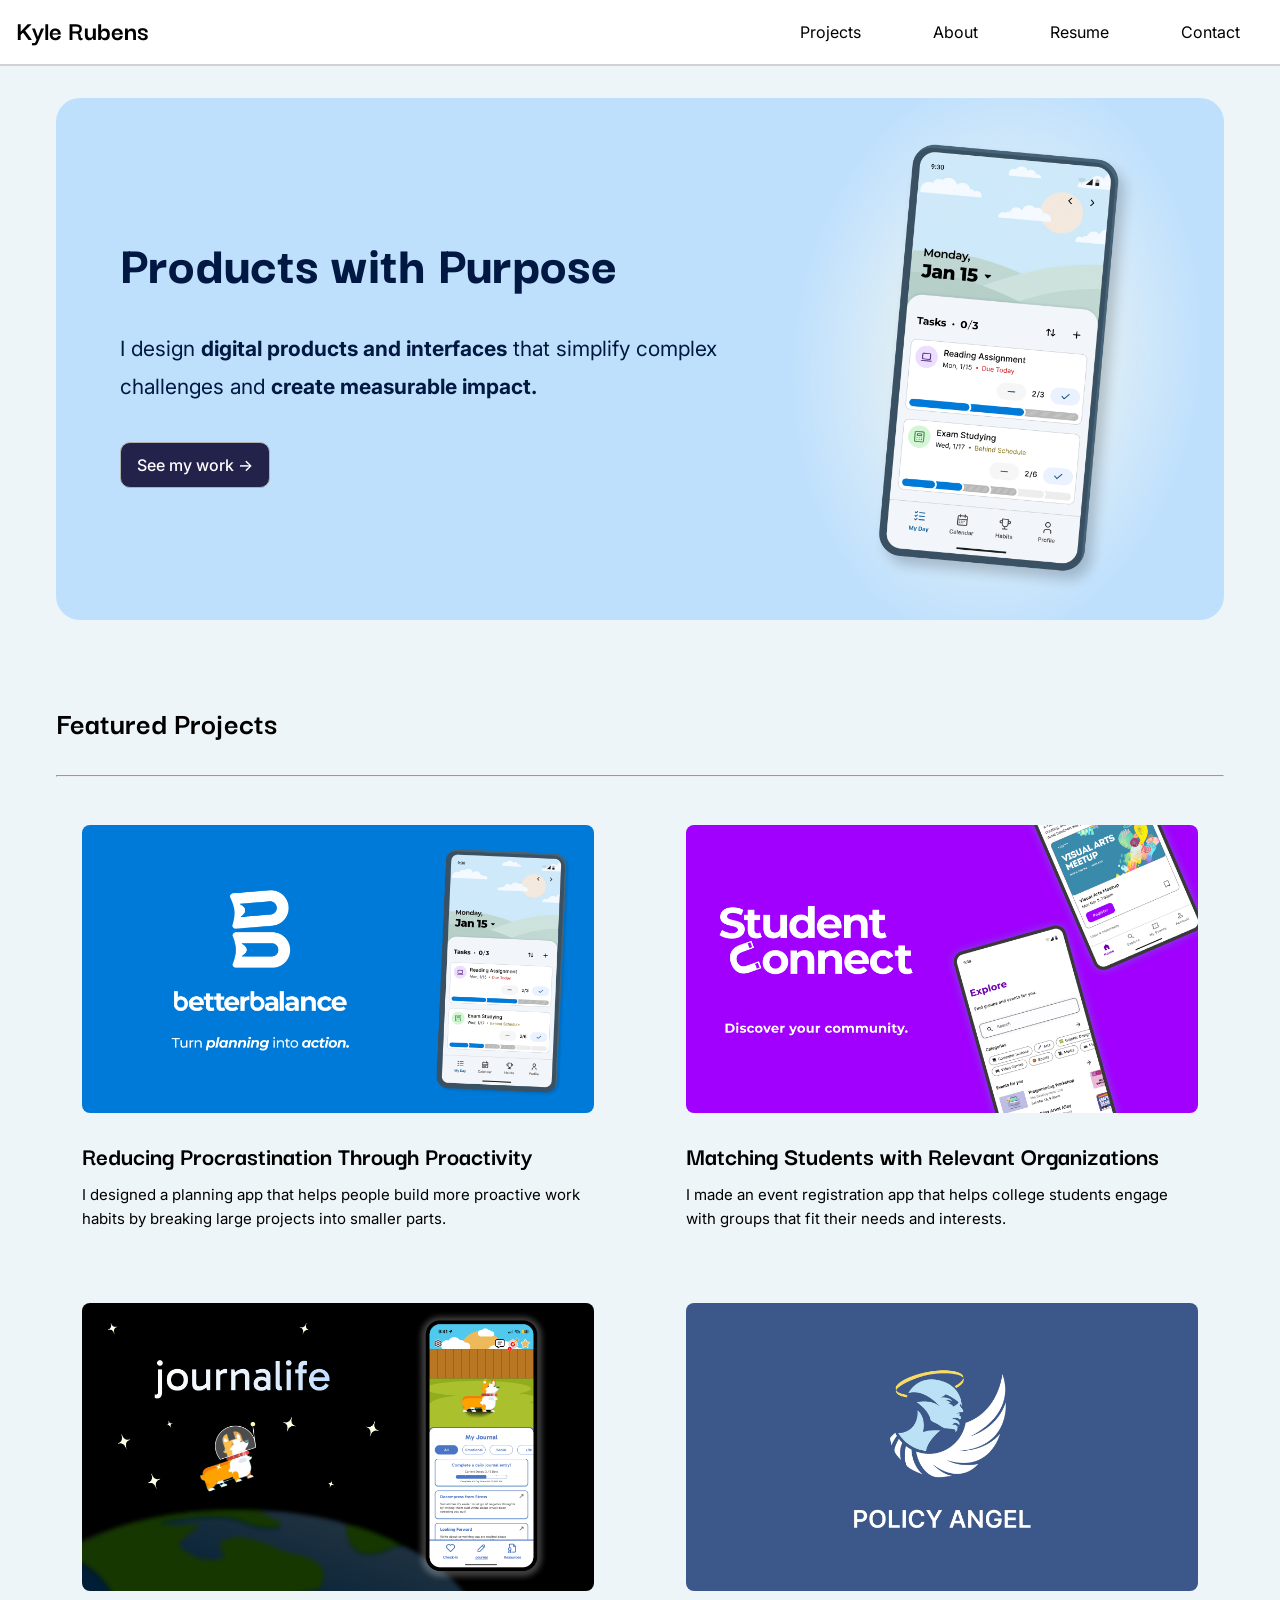
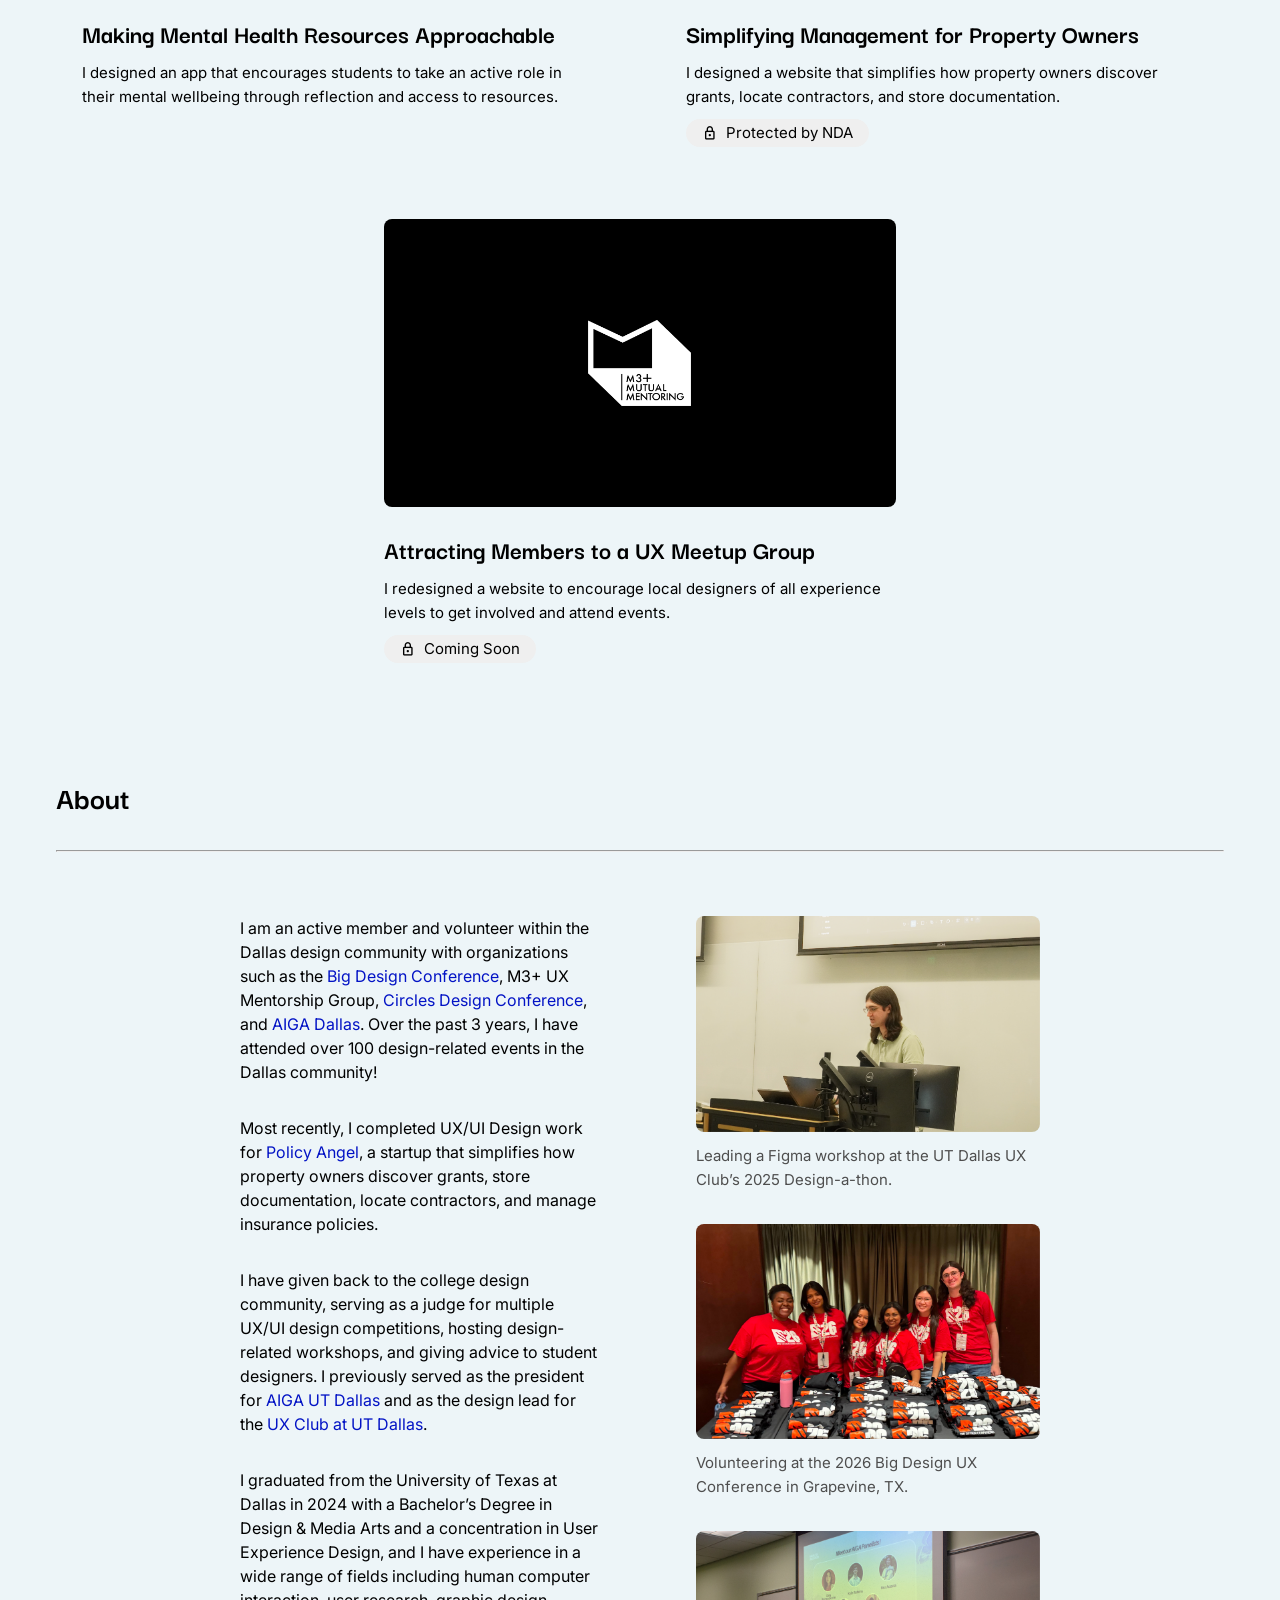
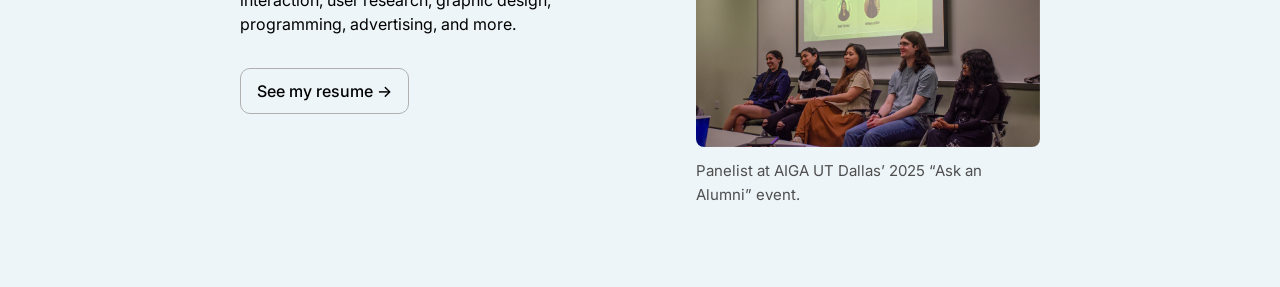
==== index.html @ 5fe30057 "Add files via upload" ====
<!DOCTYPE html>
<head>
    <meta charset="UTF-8">
    <meta name="viewport" content="width=device-width, initial-scale=1.0">
    <title>Kyle Rubens | UX Portfolio</title>
    <link rel="stylesheet" href="styles.css">
    <link rel="icon" type"image/x-icon" href="images/Favicon.png">

    <!-- Add Darker Grotesque and Inter Font, Material Icons -->
    <link rel="preconnect" href="https://fonts.googleapis.com">
    <link rel="preconnect" href="https://fonts.gstatic.com" crossorigin>
    <link href="https://fonts.googleapis.com/css2?family=Darker+Grotesque:wght@300..900&display=swap" rel="stylesheet">
    <link href="https://fonts.googleapis.com/css2?family=Inter:ital,opsz,wght@0,14..32,100..900;1,14..32,100..900&display=swap" rel="stylesheet">
    <link rel="stylesheet" href="https://fonts.googleapis.com/css2?family=Material+Symbols+Rounded:opsz,wght,FILL,GRAD@20..48,100..700,0..1,-50..200" />
    <!-- FontAwesome Icons -->
    <link rel="stylesheet" href="https://cdnjs.cloudflare.com/ajax/libs/font-awesome/4.7.0/css/font-awesome.min.css">

    <!-- Preview for Linkedin and other sites -->
    <meta property='og:title' content='Kyle Rubens Portfolio'/>
    <meta property='og:image' content='kylerubens.github.io/images/Thumbnail.png'/>
    <meta property='og:description' content='I design digital products and interfaces that simplify complex challenges and create measurable impact.'/>
</head>
<body>
    <nav class="navbar" id="navbar-id">
            <div class="logo">
                <a href="index.html#">Kyle Rubens</a>
            </div>

            <a class="toggle-button" id="hamburger">
                <span class="bar"></span>
                <span class="bar"></span>
                <span class="bar"></span>
            </a>

            <ul class="nav-links" id="nav-menu">
                <li><a id="projects-button" href="index.html#project-list">Projects</a></li>
                <li><a id="about-button" href="index.html#about">About</a></li>
                <li><a href="resume.html">Resume</a></li>
                <li><a href="contact.html">Contact</a></li>
            </ul>
    </nav>
    <div class="outer-container">
        <main class="main-index">
            <div id="hero-text">
                <h1 class="main-title">Products with Purpose</h1>
                <p class="main-subtitle">I design <b>digital products and interfaces</b> that simplify complex challenges and <b>create measurable impact.</b></p>
                <a href="index.html#project-list" class="button-hero">See my work -></a>
            </div>
            <!-- <img id="hero-image" src="images/HeroGraphic.png" alt="Graphic of a phone displaying a screenshot of a planning app, BetterBalance."> -->
            <div id="hero-image-div">
                <a href="index.html#project-list">
                <img id="hero-image" src="images/HeroGraphic.png" alt="Graphic of a phone displaying a screenshot of a planning app, BetterBalance.">
                </a>
            </div>
        </main>
        <section id="project-list">
            <h2>Featured Projects</h2>
            <hr>
            <ul class="project-card-container">
            <li class="card-project"><a href="creating-planning-app.html">
                <img src="images/BetterBalanceCover.png" alt="Cover image for BetterBalance planning app" width="100%">
                <div class="card-project__label">
                    <h3>Reducing Procrastination Through Proactivity</h3>
                    <p>I designed a planning app that helps people build more proactive work habits by breaking large projects into smaller parts.</p>
                </div>
            </a></li>
            <li class="card-project"><a href="designing-app-exploring-organizations.html">
                <img src="images/StudentConnectCover.png" alt="Cover image for Student Connect app">
                <div class="card-project__label">
                    <h3>Matching Students with Relevant Organizations</h3>
                    <p>I made an event registration app that helps college students engage with groups that fit their needs and interests.</p>
                </div>
            </a></li>
            <li class="card-project"><a href="making-mental-health-resources-approachable.html">
                <img src="images/JournalifeCover.png" alt="Cover image for Journalife app">
                <div class="card-project__label">
                    <h3>Making Mental Health Resources Approachable</h3>
                    <p>I designed an app that encourages students to take an active role in their mental wellbeing through reflection and access to resources.</p>
                </div>
            </a></li>
            <li class="card-project"><a href="simplifying-management-property-owners.html">
                <img src="images/PolicyAngelCover.png" alt="Cover image with Policy Angel logo">
                <div class="card-project__label">
                    <h3>Simplifying Management for Property Owners</h3>
                    <p>I designed a website that simplifies how property owners discover grants, locate contractors, and store documentation.</p>
                    <p class="badge"><span class="material-symbols-rounded">lock</span> Protected by NDA</p>
                </div>
            </a></li>
            <li class="card-project"><a href="attracting-members-to-ux-meetup-group.html">
                <img src="images/M3Cover.png" alt="Cover image with M3+ logo">
                <div class="card-project__label">
                    <h3>Attracting Members to a UX Meetup Group</h3>
                    <p>I redesigned a website to encourage local designers of all experience levels to get involved and attend events.</p>
                    <p class="badge"><span class="material-symbols-rounded">lock</span> Coming Soon</p>
                </div>
            </a></li>
            </ul>
        </section>
        <section id="about">
            <h2>About</h2>
            <hr>
            <div id="bio-container">
                <div id="bio-text">
                    <p>
                        I am an active member and volunteer within the Dallas design community with organizations such as the <a href="https://bigdesignevents.com/">Big Design Conference</a>, M3+ UX Mentorship Group, <a href="https://circlesconference.com/">Circles Design Conference</a>, and <a href="https://dallas.aiga.org/">AIGA Dallas</a>. Over the past 3 years, I have attended over 100 design-related events in the Dallas community!
                    </p>
                    <p>
                        Most recently, I completed UX/UI Design work for <a href="https://www.mypolicyangel.com/">Policy Angel</a>, a startup that simplifies how property owners discover grants, store documentation, locate contractors, and manage insurance policies. 
                    </p>
                    <p>
                        I have given back to the college design community, serving as a judge for multiple UX/UI design competitions, hosting design-related workshops, and giving advice to student designers. I previously served as the president for <a href="https://www.instagram.com/aigautd/?hl=en">AIGA UT Dallas</a> and as the design lead for the <a href="https://www.uxutd.com/">UX Club at UT Dallas</a>.
                    </p>
                    <p>
                        I graduated from the University of Texas at Dallas in 2024 with a Bachelor’s Degree in Design & Media Arts and a concentration in User Experience Design, and I have experience in a wide range of fields including human computer interaction, user research, graphic design, programming, advertising, and more.
                    </p>
                    <a href="resume.html" class="button-regular">See my resume -></a>
                </div>
                <div id="bio-images">
                    <figure>
                        <img src="images/Bio1.png">
                        <figcaption>Leading a Figma workshop at the UT Dallas UX Club’s 2025 Design-a-thon.</figcaption>
                    </figure>
                    <figure>
                        <img src="images/Bio3.png">
                        <figcaption>Volunteering at the 2026 Big Design UX Conference in Grapevine, TX.</figcaption>
                    </figure>
                    <figure>
                        <img src="images/Bio2.png">
                        <figcaption>Panelist at AIGA UT Dallas’ 2025 “Ask an Alumni” event.</figcaption>
                    </figure>
                </div>
            </div>

        <!-- </section>
        <section id="placeholder">
        </section> -->
    </div>
    <script src="script.js"></script>
</body>
---- styles.css ----
/* Css Reset */
*, *::before, *::after {
  box-sizing: border-box;
  margin: 0;
  padding: 0;
}
  
/* Google Fonts */
/* .inter-<uniquifier> {
  font-family: "Inter", sans-serif;
  font-optical-sizing: auto;
  font-weight: <weight>;
  font-style: normal;
} */


/* Preset Attributes for Fonts and Elements */
html {
    scroll-padding-top: 64px;
    scroll-behavior: smooth;
}

/* Remove blue squares for touch screens */
button, a, [role="button"] {
  -webkit-tap-highlight-color: transparent;
  /* Backup */
  /* outline: none;  */
}

/* Removes blue square for touch */
/* button:focus {
  outline: none; 
} */

/* Re-add blue square when using a keyboard */
/* button:focus-visible {
  outline: 2px solid #007bff; 
  outline-offset: 2px;
} */

h1, h2, h3, h4, h5, h6 {
    font-family: "Darker Grotesque", sans-serif;
}

p {
    font-family: "Inter", sans-serif;
    font-size: 15px;
    line-height: 24px;
}

figure {
    display: flex;
    flex-direction: column;
    gap: 12px;
}

figcaption {
    font-family: "Inter", sans-serif;
    font-size: 15px;
    line-height: 24px;
    color: rgb(78, 78, 78);
}

h1 {
    font-size: 56px;
}

h2 {
    font-size: 32px;
    font-weight: 700;
}

h3 {
    font-size: 26px;
}

ul {
    list-style: none;
}

img {
    width: 100%;
    border-radius: 8px;
}

.button-hero {
    display: flex;
    font-family: "Inter", sans-serif;
    font-weight: 500;
    font-size: 16px;
    padding: 12px 16px;
    border-radius: 10px;
    border: 1px solid #b0b0b0;
    text-decoration: none;
    /* color: inherit; */
    text-align: center;
    align-self: flex-start;
    /* color: black; */

    background-color: rgb(34, 34, 75); 
    color: white; 
    z-index: 1;
}

.button-hero:hover {
    background-color: rgb(84, 84, 120);
    transition: all 0.2s ease-in;
}

.button-hero:active {
    background-color: rgb(124, 124, 217);
}

/* Components */
.button-regular {
    display: flex;
    font-family: "Inter", sans-serif;
    font-weight: 500;
    font-size: 16px;
    padding: 12px 16px;
    border-radius: 10px;
    border: 1px solid #b0b0b0;
    text-decoration: none;
    color: inherit;
    text-align: center;
    align-self: flex-start;
    color: black;
}

.button-regular:hover {
    background-color: rgba(0, 6, 83, 0.055);
    transition: all 0.2s ease-in;
}

.button-regular:active {
    background-color: rgba(0, 4, 58, 0.603);
}

/* Nav */ 

.navbar {
    display: flex;
    justify-content: space-between;
    align-items: center;
    padding: 0 64px;
    background-color: white;
    border-color: rgb(209, 209, 209);
    border-style: solid;
    border-width: 0 0 2px 0;
    position: sticky;
    /* height: 64px; */
    top: 0;
    z-index: 1000;
}

.navbar a {
    text-decoration: none;
    color: inherit;
}

.logo {
    font-family: "Darker Grotesque", sans-serif;
    font-size: 28px;
    font-weight: bold;
    padding-bottom: 6px;
    height: 64px;
    display: flex;
    align-items: center;
}

.nav-links {
    display: flex;
    gap: 24px;
    justify-content: center;
    align-items: center;
}

.nav-links a {
    display: block;
    font-family: "Inter", sans-serif;
    font-weight: 400;
    font-size: 16px;
    padding: 12px 24px;
    border-radius: 12px;
}

.nav-links a:hover {
    background-color: rgba(0, 6, 83, 0.055);
    /* font-weight: bold; */
    transition: all 0.2s ease-in;
}

.nav-links a:active {
    background-color: rgba(0, 4, 58, 0.411);
}

.nav-links .primary-nav-button {
    background-color: #4E61B7;
    /* padding: 12px 32px; */
    color: white;
}

.nav-links .primary-nav-button:hover {
    background-color: #404f94;
    transition: all 0.2s ease-in;
}

/* Hide hamburger by default */
.toggle-button {
  display: none;
  flex-direction: column;
  justify-content: space-between;
  width: 52px;
  height: 50px;
  padding: 16px 12px;
  cursor: pointer;
}

.toggle-button .bar {
  height: 2.2px;
  width: 100%;
  background-color: rgb(0, 0, 0);
  border-radius: 40px;
}

/* Body */


body {
    background-color: #edf5f8;
}

.outer-container {
    max-width: 1200px;
    margin: auto;
    padding: 0 16px 0 16px;
}

/* Main */

.main-index {
    display: flex;
    /* flex-wrap: wrap; */
    flex-direction: row;
    gap: 60px;
    margin: 32px 0;
    padding: 16px 64px;
    border-radius: 24px;
    align-items: center;
    justify-content: center;
    background-color: #bfe0fc;
    color: #011842;
    overflow: hidden;
}

.main-contact {
    display: flex;
    flex-direction: column;
    gap: 32px;
    padding: 96px 0 64px 0;
}

.main-title {
    line-height: 64px;
    font-weight: 800;
}

.main-subtitle {
    font-weight: normal;
    font-size: 21px;
    line-height: 38px;
}

#hero-text {
    display: flex;
    flex-direction: column;
    gap: 36px;
    flex: 2 1 0;
    padding: 5% 0 5% 0;
}

#hero-image-div {
    display: flex;
    flex: 1 1 0;
    align-items: center;
    justify-content: center;
    max-width: 340px;
}

#hero-image {
    width: 150%;
    /* max-width: 600px; */
    /* object-fit: contain; */
    margin: -15% -25%;
    transition: all 0.1s ease-in;
}

#hero-image:hover {
    /* width: 158%; */
    transform: rotate(3deg);
}

/* Home - Projects */

section {
    display: flex;
    flex-direction: column;
    gap: 32px;
    padding: 48px 0;
}

.project-card-container {
    display: flex;
    flex-wrap: wrap;
    flex-direction: row;
    gap: 40px;
}

.card-project {
    display: flex;
    flex: 0 0 calc(50% - 40px);
    max-width: 564px;
    margin-left: auto;
    margin-right: auto;
    border-radius: 16px;
}

.card-project a {
    display: flex;
    flex-direction: column;
    gap: 24px;
    height: 100%;
    /* width: 100%; */
    /* border: 1px solid rgb(176, 176, 176);
    box-shadow: 0 2px 10px rgba(0,0,0,0.1);
    border-radius: 8px; */
    padding: 16px;
    text-decoration: none;
    color: inherit;
    border-radius: 16px;
}

.card-project:hover {
    background-color: rgba(0, 17, 43, 0.048);
    box-shadow: 0 2px 10px rgba(0,0,0,0.3);
    transition: all 0.2s ease-in;
}

.card-project:active {
    background-color: rgba(0, 13, 32, 0.452);
}

.card-project__label {
    display: flex;
    flex-direction: column;
    gap: 10px;
}

.badge {
    display: flex;
    align-items: center;
    justify-content: center;
    width: fit-content;
    background-color: rgb(239, 239, 239);
    padding: 2px 16px 2px 12px;
    border-radius: 999px;
    gap: 4px;
    font-size: 15px;
}

.material-symbols-rounded {
  font-variation-settings:
  'FILL' 0,
  'wght' 500,
  'GRAD' 0,
  'opsz' 20;
  transform: scale(.65);
}

/* Home - About Me*/

#bio-container {
    display: flex;
    flex-wrap: wrap;
    gap: 96px;
    max-width: 800px;
    margin: auto;
    padding: 32px 0;
}

#bio-text {
    display: flex;
    flex-direction: column;
    flex: 0 1 360px;
    gap: 32px;
}

#bio-text p {
    font-size: 16px;
}

#bio-images {
    display: flex;
    flex-direction: column;
    flex: 1 1 260px;
    gap: 32px;
}

#bio-text a {
    text-decoration: none;
    /* color: rgb(82, 0, 188); */
}

#bio-text a:link {
    color: #0313c5;
}

/* Keep button from changing color */
#bio-text .button-regular:link {
    color: inherit;
}

#placeholder {
    height: calc(100vh / 2);
}

/* Project & Resume Pages */

.notion-preview {
    position: absolute;
    height: calc(100vh - 64px);
    top: 64px;
}

#resume-preview-id {
    position: absolute;
    height: calc(100vh - 64px);
}

body {
    margin: 0;
}

/* Contact Page */

#contact-containers {
    display: flex;
    flex-wrap: wrap;
    gap: 40px;
    align-items: center;
    justify-content: center;
}

.contact-box {
    display: flex;
    flex-direction: column;
    flex: 0 0 calc((100% - 80px) / 3);
    gap: 8px;
    width: 100%;
    border: 1px solid rgb(176, 176, 176);
    border-radius: 16px;
    padding: 24px 32px;
    box-shadow: 0 2px 10px rgba(0,0,0,0.1);
    max-width: 420px;
    background-color: white;
}

.contact-box:hover {
    box-shadow: 0 2px 10px rgba(0,0,0,0.3);
    transition: all 0.2s ease-in;
}

/* .contact-box a {
    width: fit-content;
} */

.contact-info {
    font-weight: 500;
}

.contact-box h3 {
    display: flex;
    gap: 12px;
    align-items: center;
}

/* Navbar padding adjustment */

@media(max-width: 1320px){
    .navbar {
        padding: 0 16px;
    }
    #contact-containers {
        gap: 32px;
    }
}

@media(max-width: 960px) {
    .card-project {
        flex: 0 0 100%;
    }
    .contact-box {
        flex: 0 0 calc((100% - 40px) / 2);
    }
}

/* Hide buttons on mobile */
@media(max-width: 700px){
    /* show hamburger */
    .toggle-button {
        display: flex;
    }

    /* shrink logo */
    /* .logo {
        font-size: 24px;
    } */
    
    /* hide links by default.*/
    .nav-links {
        display: none;
        width: 100%;
        flex-direction: column;
        gap: 16px;
    }

    .navbar {
        flex-direction: row;
        flex-wrap: wrap;
        gap: 16px;
        align-content: flex-start;
    }

    .navbar li {
        width: 100%;
    }

    .nav-links a {
        padding: 16px 16px;
        width: 100%;
        text-align: center;
    }

    /* .nav-links li {
        text-align: center;
        height: 48px;
    } */

    /* toggled by JS */
    .nav-links.active {
        display: flex;
    }

    .navbar.active {
        height: 100vh;
    }

    /* .resume-preview.active {
        display: none;
    } */

    /* Change home hero to column */
    .main-index {
        flex-direction: column;
        gap: 0px;
        padding: 32px;
    }

    .main-title {
        font-size: 50px;
    }

    #bio-text {
        flex: auto;
    }

    #bio-images {
        max-width: 400px;
        margin: auto;
    }

    .contact-box {
        flex: 0 0 100%;
    }




}
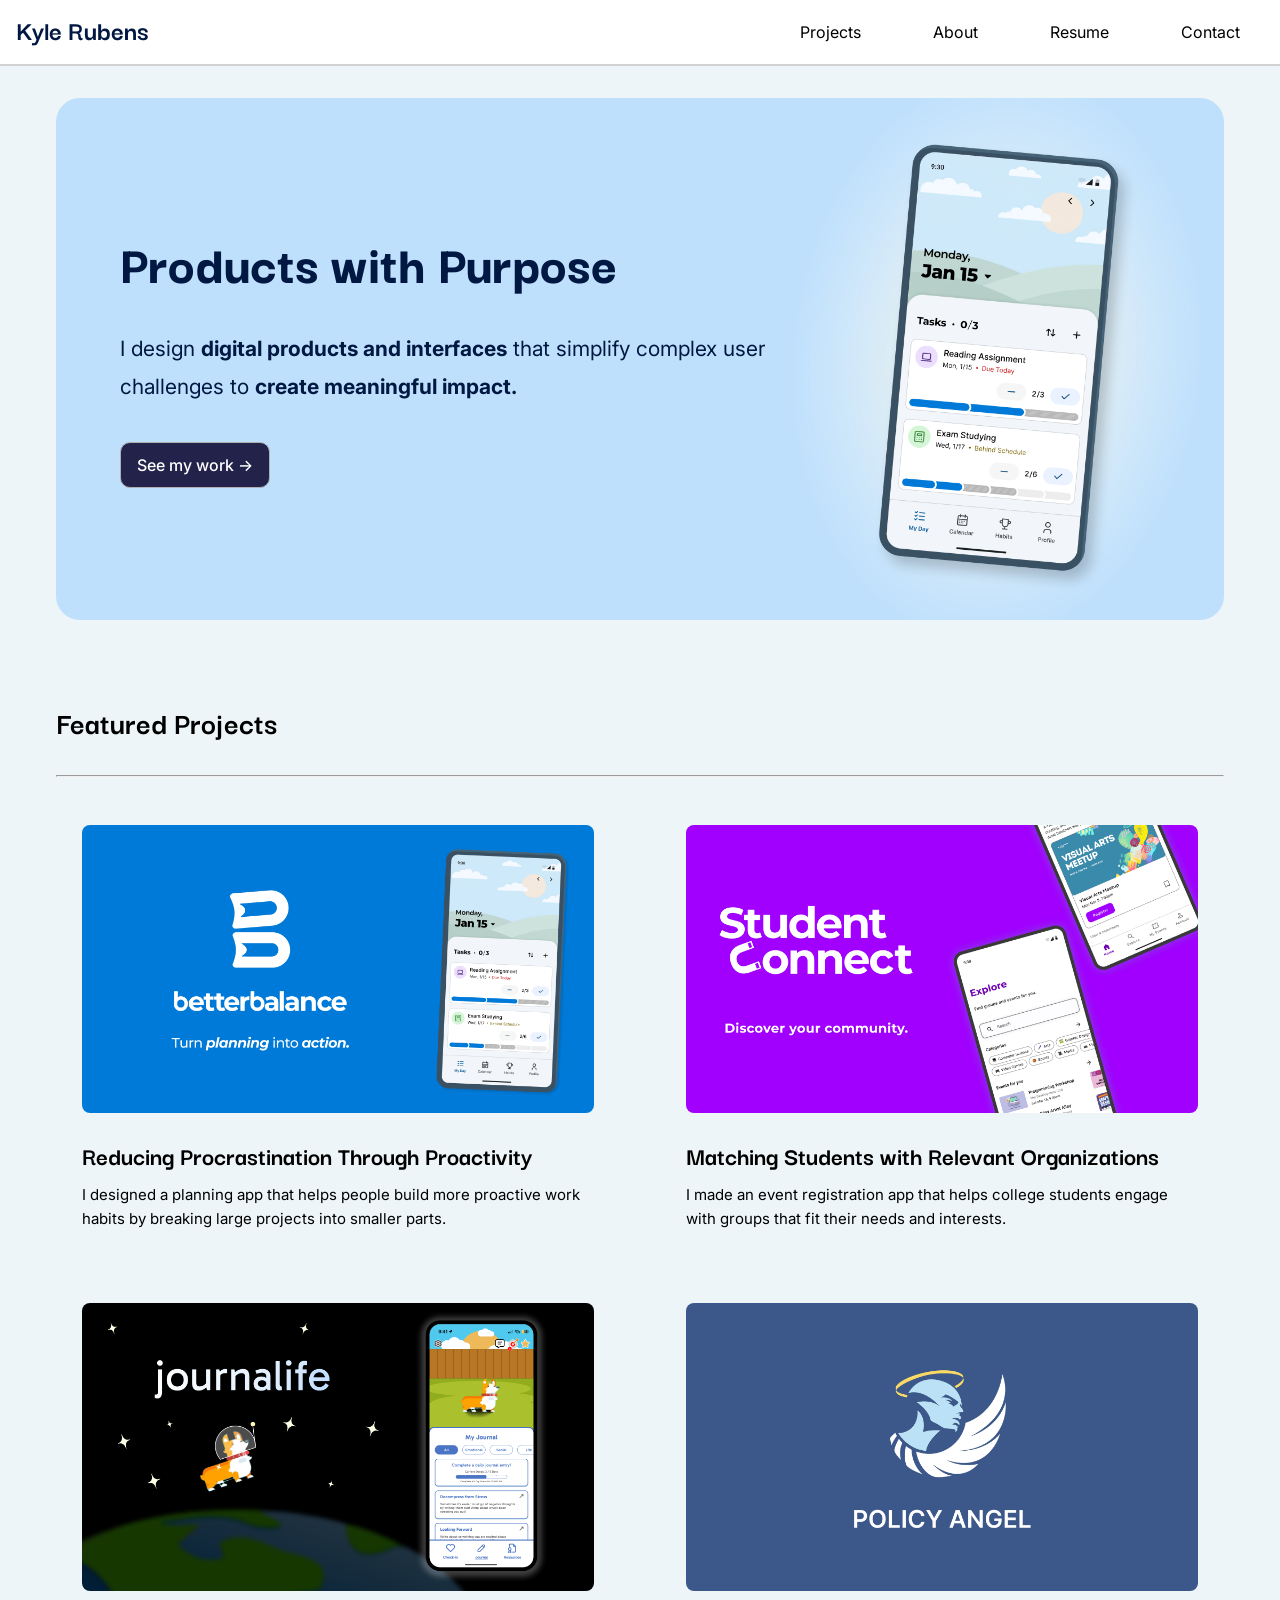
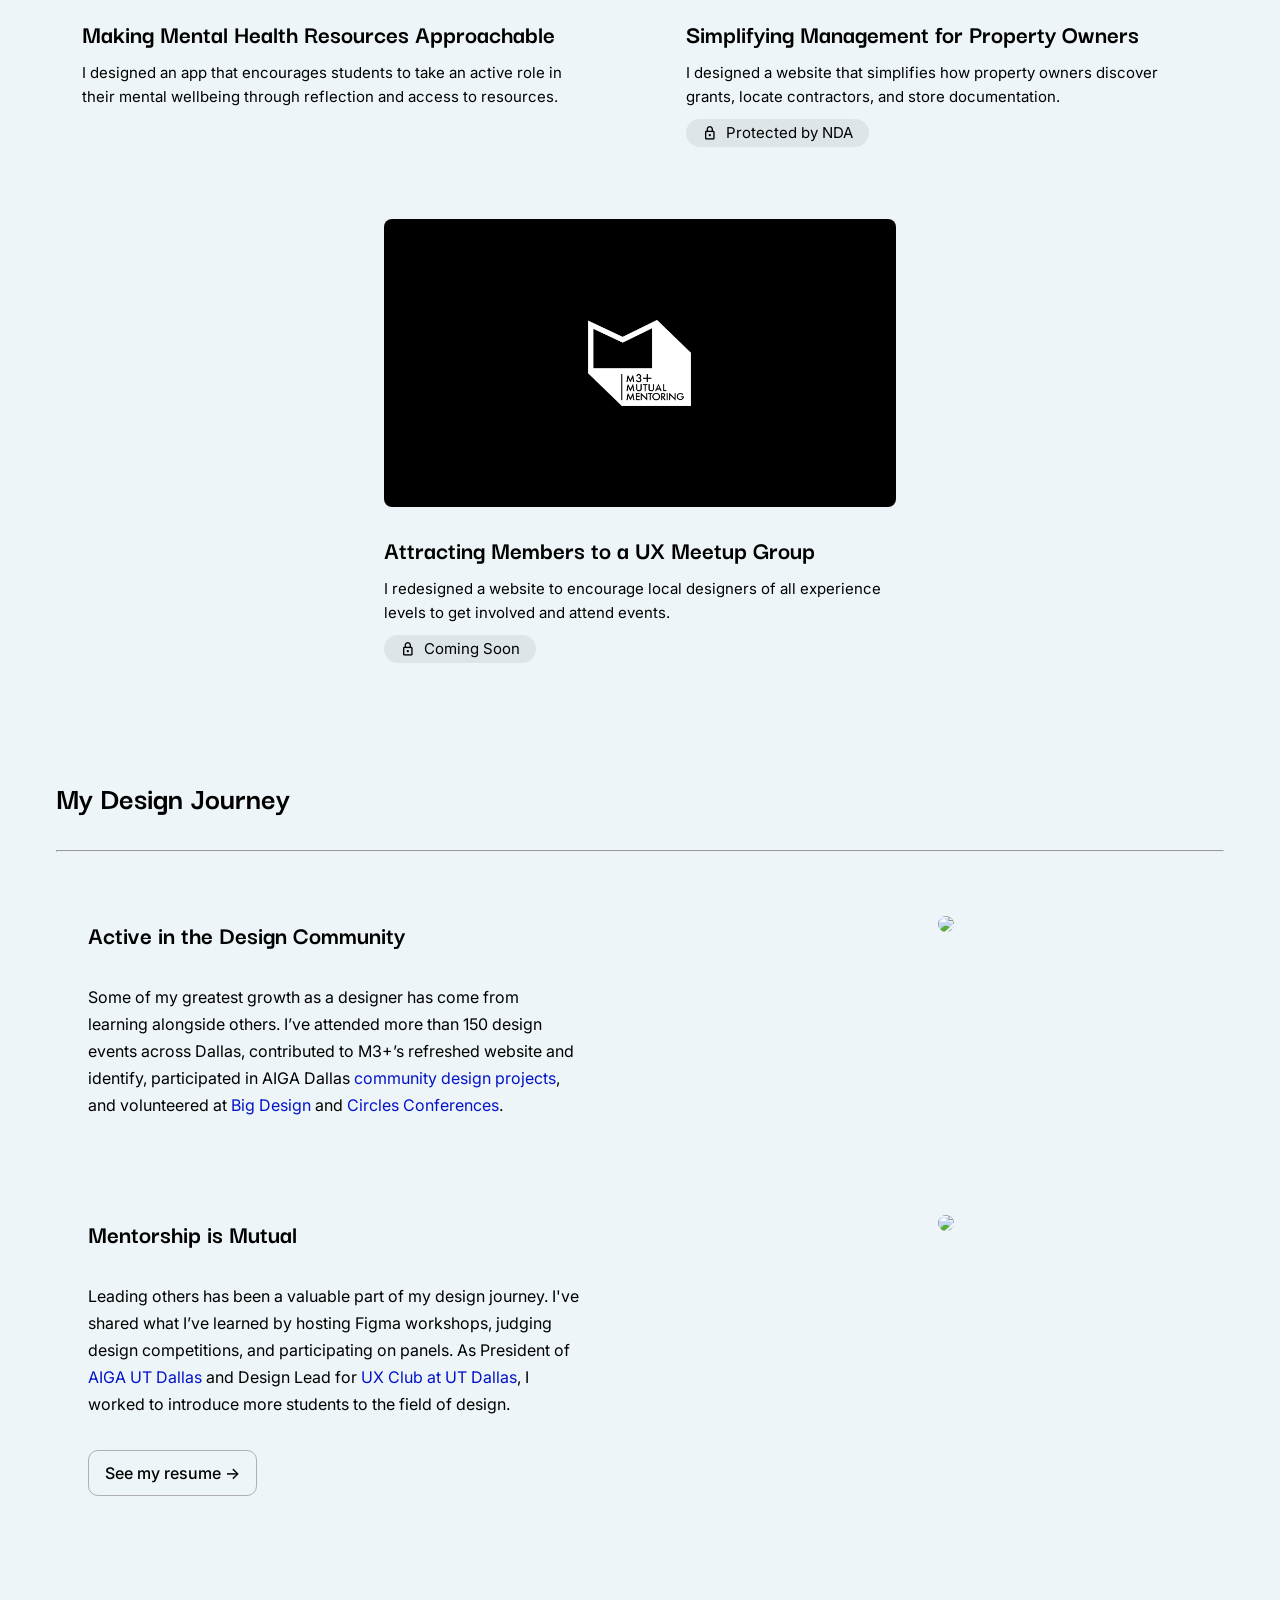
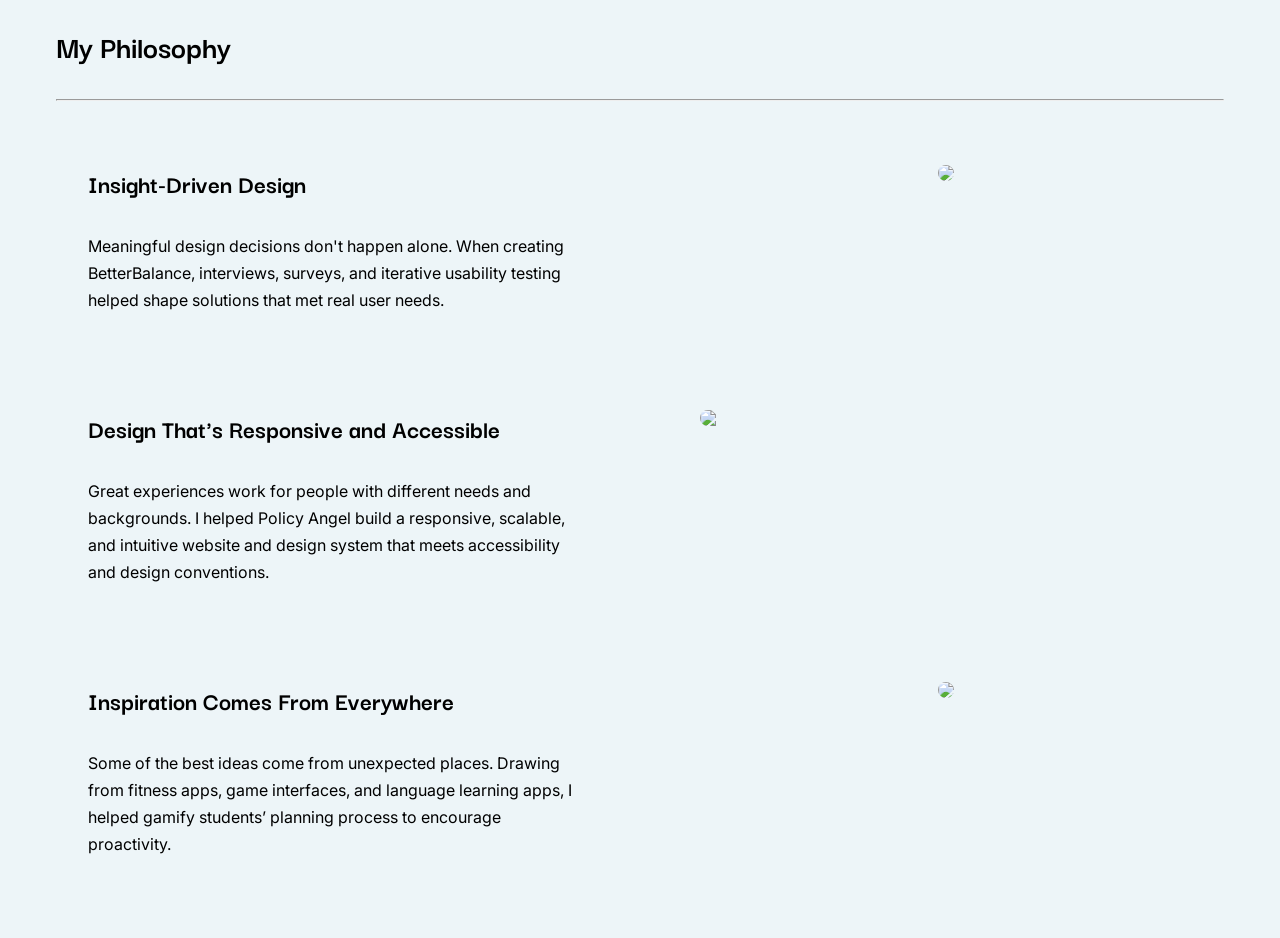
==== commit f4a4addd: "Add files via upload" ====
--- a/index.html
+++ b/index.html
@@ -17,7 +17,7 @@
 
     <!-- Preview for Linkedin and other sites -->
     <meta property='og:title' content='Kyle Rubens Portfolio'/>
-    <meta property='og:image' content='kylerubens.github.io/images/Thumbnail.png'/>
+    <meta property='og:image' content='https://kylerubens.github.io/images/Thumbnail.png'/>
     <meta property='og:description' content='I design digital products and interfaces that simplify complex challenges and create measurable impact.'/>
 </head>
 <body>
@@ -43,7 +43,7 @@
         <main class="main-index">
             <div id="hero-text">
                 <h1 class="main-title">Products with Purpose</h1>
-                <p class="main-subtitle">I design <b>digital products and interfaces</b> that simplify complex challenges and <b>create measurable impact.</b></p>
+                <p class="main-subtitle">I design <b>digital products and interfaces</b> that simplify complex user challenges to <b>create meaningful impact.</b></p>
                 <a href="index.html#project-list" class="button-hero">See my work -></a>
             </div>
             <!-- <img id="hero-image" src="images/HeroGraphic.png" alt="Graphic of a phone displaying a screenshot of a planning app, BetterBalance."> -->
@@ -97,43 +97,84 @@
             </ul>
         </section>
         <section id="about">
-            <h2>About</h2>
+            <h2>My Design Journey</h2>
             <hr>
-            <div id="bio-container">
-                <div id="bio-text">
+            <div class="two-column-container">
+                <div class="two-column-text">
+                    <h3>Active in the Design Community</h3>
                     <p>
-                        I am an active member and volunteer within the Dallas design community with organizations such as the <a href="https://bigdesignevents.com/">Big Design Conference</a>, M3+ UX Mentorship Group, <a href="https://circlesconference.com/">Circles Design Conference</a>, and <a href="https://dallas.aiga.org/">AIGA Dallas</a>. Over the past 3 years, I have attended over 100 design-related events in the Dallas community!
+                        Some of my greatest growth as a designer has come from learning alongside others. I’ve attended more than 150 design events across Dallas, contributed to M3+’s refreshed website and identify, participated in AIGA Dallas <a href="https://www.instagram.com/p/DCzHvwAxTg6/?hl=en&img_index=14">community design projects</a>, and volunteered at <a href="https://bigdesignevents.com/">Big Design</a> and <a href="https://circlesconference.com/">Circles Conferences</a>.
                     </p>
+                </div>
+                <div class="two-column-images">
+                    <figure>
+                        <img src="images/About Me 1 v1.png">
+                    </figure>
+                </div>
+            </div>
+            <div class="two-column-container">
+                <div class="two-column-text">
+                    <h3>
+                        Mentorship is Mutual
+                    </h3>
                     <p>
-                        Most recently, I completed UX/UI Design work for <a href="https://www.mypolicyangel.com/">Policy Angel</a>, a startup that simplifies how property owners discover grants, store documentation, locate contractors, and manage insurance policies. 
-                    </p>
-                    <p>
-                        I have given back to the college design community, serving as a judge for multiple UX/UI design competitions, hosting design-related workshops, and giving advice to student designers. I previously served as the president for <a href="https://www.instagram.com/aigautd/?hl=en">AIGA UT Dallas</a> and as the design lead for the <a href="https://www.uxutd.com/">UX Club at UT Dallas</a>.
-                    </p>
-                    <p>
-                        I graduated from the University of Texas at Dallas in 2024 with a Bachelor’s Degree in Design & Media Arts and a concentration in User Experience Design, and I have experience in a wide range of fields including human computer interaction, user research, graphic design, programming, advertising, and more.
+                        Leading others has been a valuable part of my design journey. I've shared what I’ve learned by hosting Figma workshops, judging design competitions, and participating on panels. As President of <a href="https://www.instagram.com/p/C0xOQoLv5r5/?hl=en&img_index=2">AIGA UT Dallas</a> and Design Lead for <a href="https://www.instagram.com/p/Cwsgj-BLTTq/?hl=en">UX Club at UT Dallas</a>, I worked to introduce more students to the field of design.
                     </p>
                     <a href="resume.html" class="button-regular">See my resume -></a>
                 </div>
-                <div id="bio-images">
+                <div class="two-column-images">
                     <figure>
-                        <img src="images/Bio1.png">
-                        <figcaption>Leading a Figma workshop at the UT Dallas UX Club’s 2025 Design-a-thon.</figcaption>
-                    </figure>
-                    <figure>
-                        <img src="images/Bio3.png">
-                        <figcaption>Volunteering at the 2026 Big Design UX Conference in Grapevine, TX.</figcaption>
-                    </figure>
-                    <figure>
-                        <img src="images/Bio2.png">
-                        <figcaption>Panelist at AIGA UT Dallas’ 2025 “Ask an Alumni” event.</figcaption>
+                        <img src="images/About Me 2 v1.png">
                     </figure>
                 </div>
             </div>
-
-        <!-- </section>
-        <section id="placeholder">
-        </section> -->
+        </section>
+        <section id="philosophy">
+            <h2>My Philosophy</h2>
+            <hr>
+            <div class="two-column-container">
+                <div class="two-column-text">                    
+                    <h3>
+                        Insight-Driven Design
+                    </h3>
+                    <p>
+                        Meaningful design decisions don't happen alone. When creating BetterBalance, interviews, surveys, and iterative usability testing helped shape solutions that met real user needs.
+                    </p>
+                </div>
+                <div class="two-column-images">
+                    <figure>
+                        <img src="images/Values 1 v1.png">
+                    </figure>
+                </div>
+            </div>
+            <div class="two-column-container">
+                <div class="two-column-text">
+                    <h3>
+                        Design That's Responsive and Accessible
+                    </h3>
+                    <p>
+                        Great experiences work for people with different needs and backgrounds. I helped Policy Angel build a responsive, scalable, and intuitive website and design system that meets accessibility and design conventions.
+                    </p>
+                </div>
+                <div class="two-column-images">
+                    <img src ="images/Values 2 v1.png">
+                </div>
+            </div>
+            <div class="two-column-container">
+                <div class="two-column-text">
+                    <h3>
+                        Inspiration Comes From Everywhere
+                    </h3>
+                    <p>
+                        Some of the best ideas come from unexpected places. Drawing from fitness apps, game interfaces, and language learning apps, I helped gamify students’ planning process to encourage proactivity.                    </p>
+                </div>
+                <div class="two-column-images">
+                    <figure>
+                        <img src="images/Values 3 v1.png">
+                    </figure>
+                </div>
+            </div>
+        </section>
     </div>
     <script src="script.js"></script>
 </body>
--- a/styles.css
+++ b/styles.css
@@ -166,6 +166,7 @@
     height: 64px;
     display: flex;
     align-items: center;
+    color: #011842;
 }
 
 .nav-links {
@@ -361,7 +362,7 @@
     align-items: center;
     justify-content: center;
     width: fit-content;
-    background-color: rgb(239, 239, 239);
+    background-color: rgba(0, 0, 0, 0.065);
     padding: 2px 16px 2px 12px;
     border-radius: 999px;
     gap: 4px;
@@ -379,44 +380,51 @@
 
 /* Home - About Me*/
 
-#bio-container {
+.two-column-container {
     display: flex;
     flex-wrap: wrap;
-    gap: 96px;
-    max-width: 800px;
+    gap: 120px;
+    /* max-width: 1000px; */
     margin: auto;
-    padding: 32px 0;
-}
-
-#bio-text {
-    display: flex;
-    flex-direction: column;
-    flex: 0 1 360px;
+    padding: 32px 32px;
+}
+
+.two-column-text {
+    display: flex;
+    flex-direction: column;
+    flex: 1 1 400px;
     gap: 32px;
-}
-
-#bio-text p {
+    justify-content: center;
+}
+
+.two-column-text p {
     font-size: 16px;
-}
-
-#bio-images {
-    display: flex;
-    flex-direction: column;
-    flex: 1 1 260px;
+    line-height: 27px;
+}
+
+.two-column-images {
+    display: flex;
+    flex-direction: column;
+    flex: 1 1 400px;
     gap: 32px;
-}
-
-#bio-text a {
+    align-items: center;
+}
+
+.two-column-images img {
+    max-width: 600px;
+}
+
+.two-column-text a {
     text-decoration: none;
     /* color: rgb(82, 0, 188); */
 }
 
-#bio-text a:link {
+.two-column-text a:link {
     color: #0313c5;
 }
 
 /* Keep button from changing color */
-#bio-text .button-regular:link {
+.two-column-text .button-regular:link {
     color: inherit;
 }
 
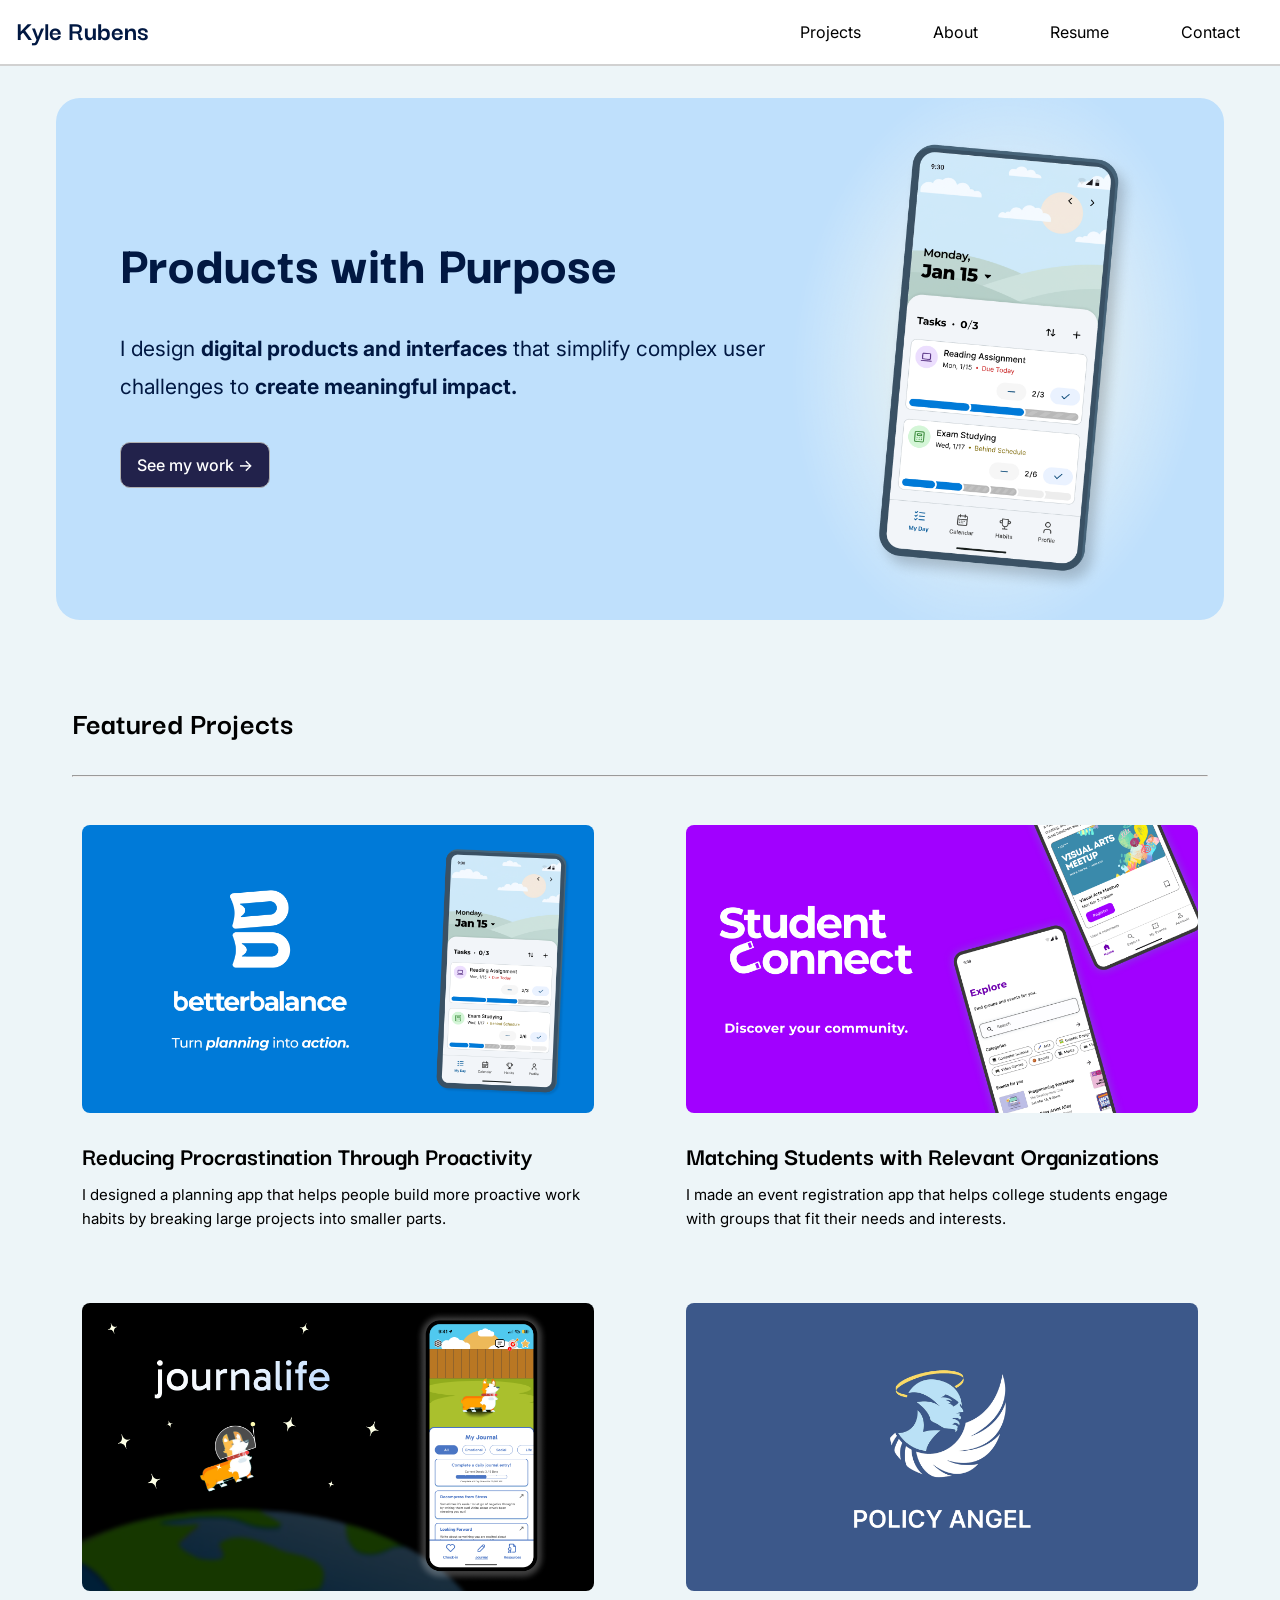
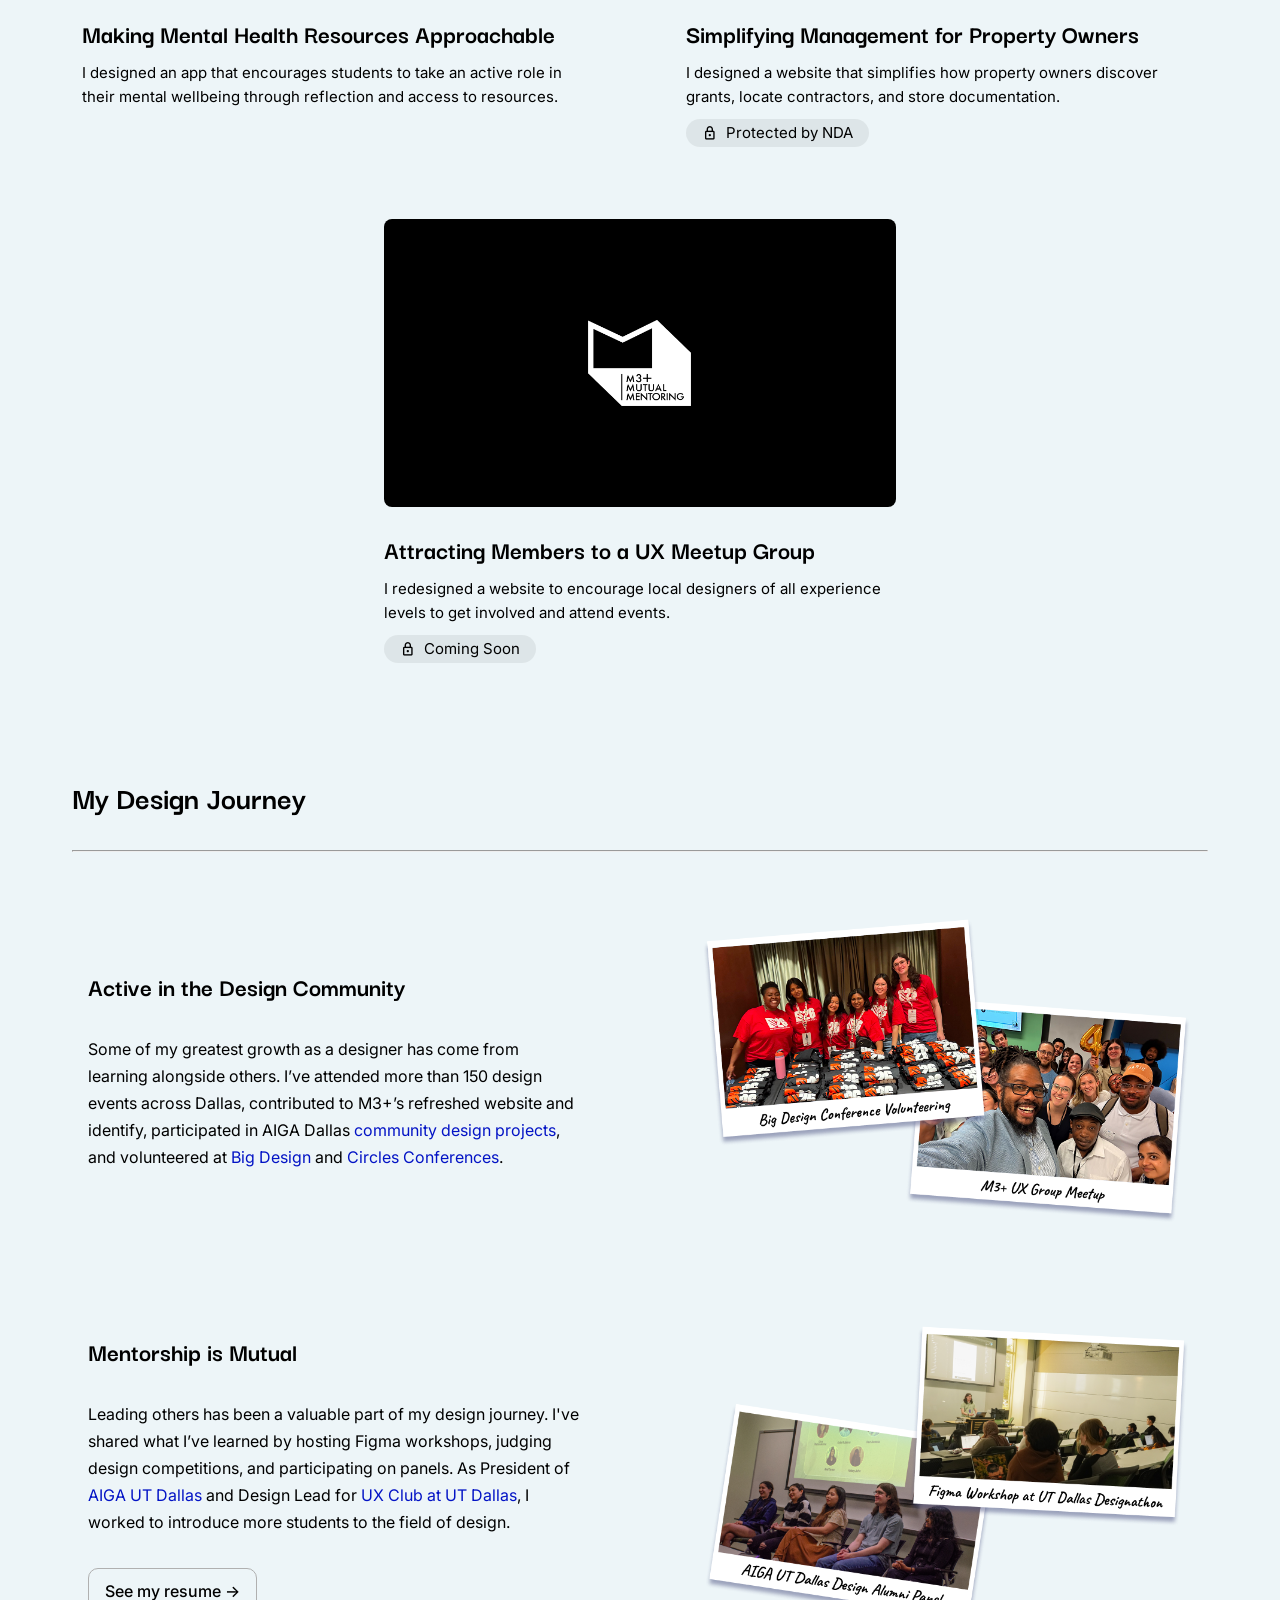
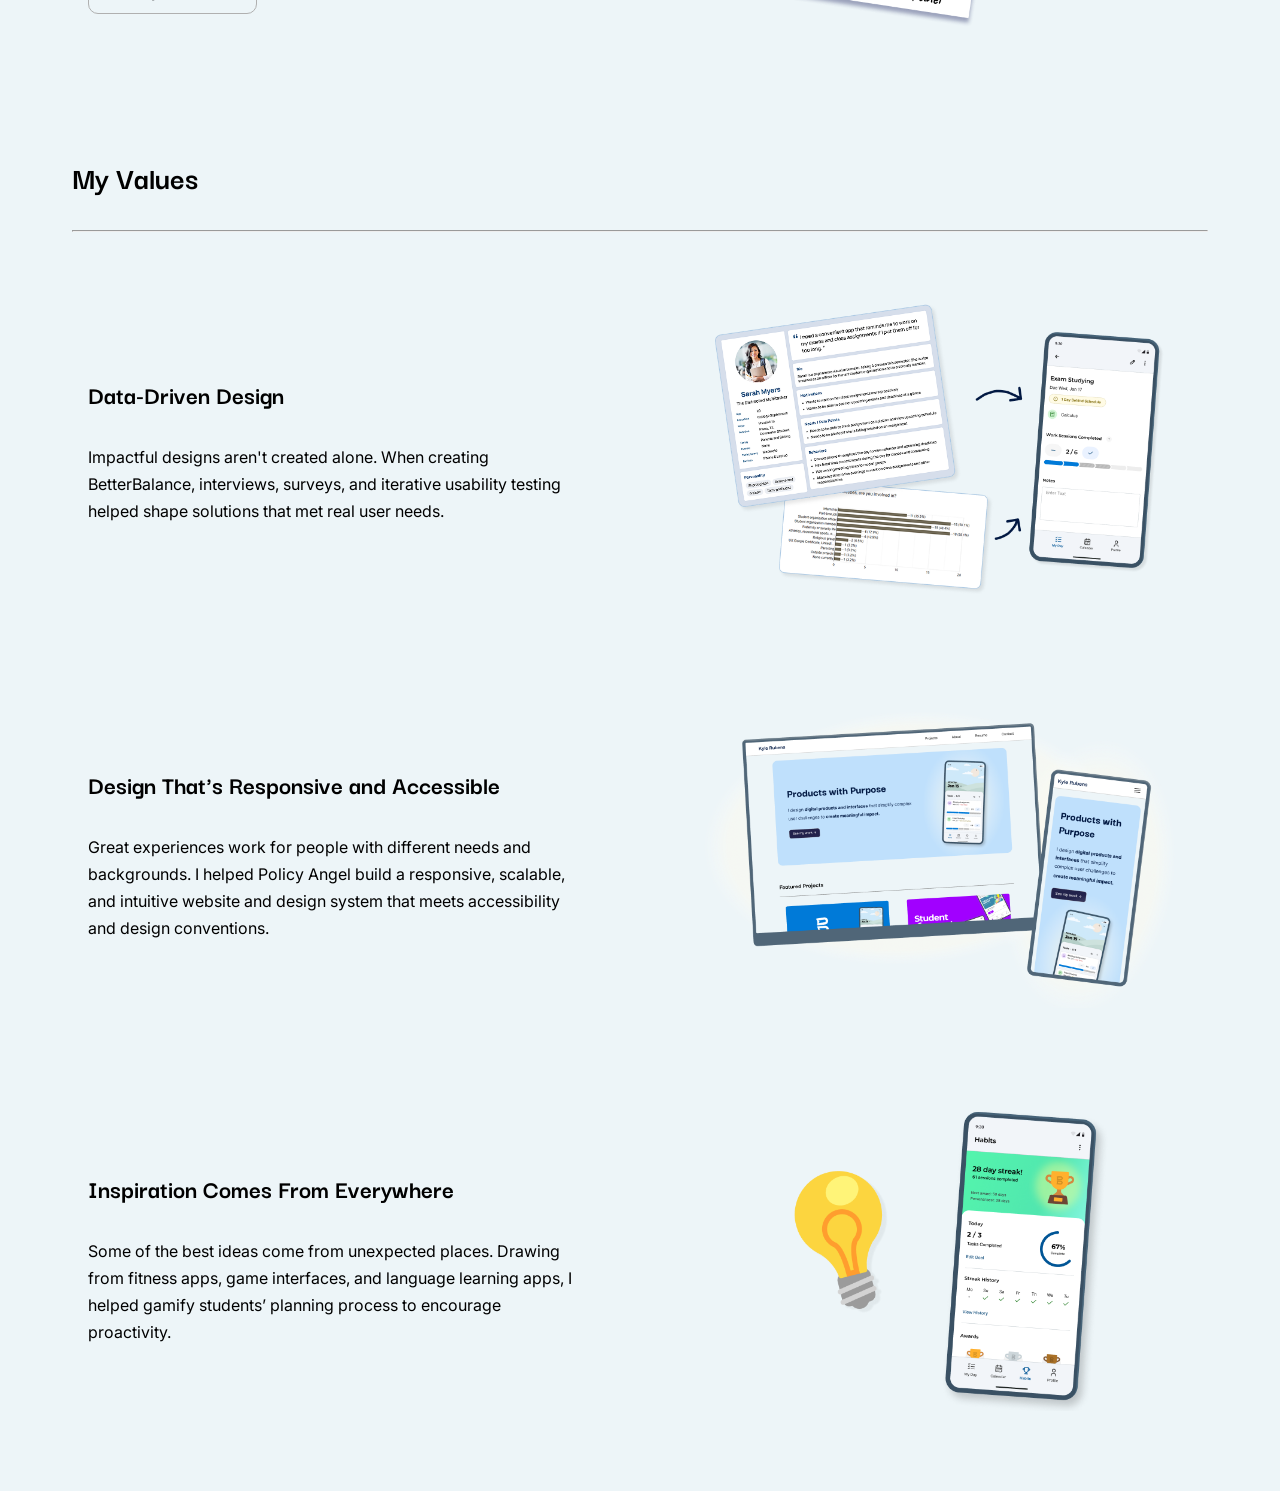
==== commit 807f02d1: "Update index.html Slightly revised text" ====
--- a/index.html
+++ b/index.html
@@ -130,15 +130,15 @@
             </div>
         </section>
         <section id="philosophy">
-            <h2>My Philosophy</h2>
+            <h2>My Values</h2>
             <hr>
             <div class="two-column-container">
                 <div class="two-column-text">                    
                     <h3>
-                        Insight-Driven Design
+                        Data-Driven Design
                     </h3>
                     <p>
-                        Meaningful design decisions don't happen alone. When creating BetterBalance, interviews, surveys, and iterative usability testing helped shape solutions that met real user needs.
+                        Impactful designs aren't created alone. When creating BetterBalance, interviews, surveys, and iterative usability testing helped shape solutions that met real user needs.
                     </p>
                 </div>
                 <div class="two-column-images">
@@ -177,4 +177,4 @@
         </section>
     </div>
     <script src="script.js"></script>
-</body>+</body>
--- a/styles.css
+++ b/styles.css
@@ -68,6 +68,13 @@
 h2 {
     font-size: 32px;
     font-weight: 700;
+    /* Revise this alignment adjustment later!! Just a quick fix! */
+    padding: 0 16px;
+}
+
+hr {
+    /* Revise this alignemnt later!! Just a quick fix! */
+    margin: 0 16px;
 }
 
 h3 {
@@ -591,7 +598,4 @@
         flex: 0 0 100%;
     }
 
-
-
-
-}+}
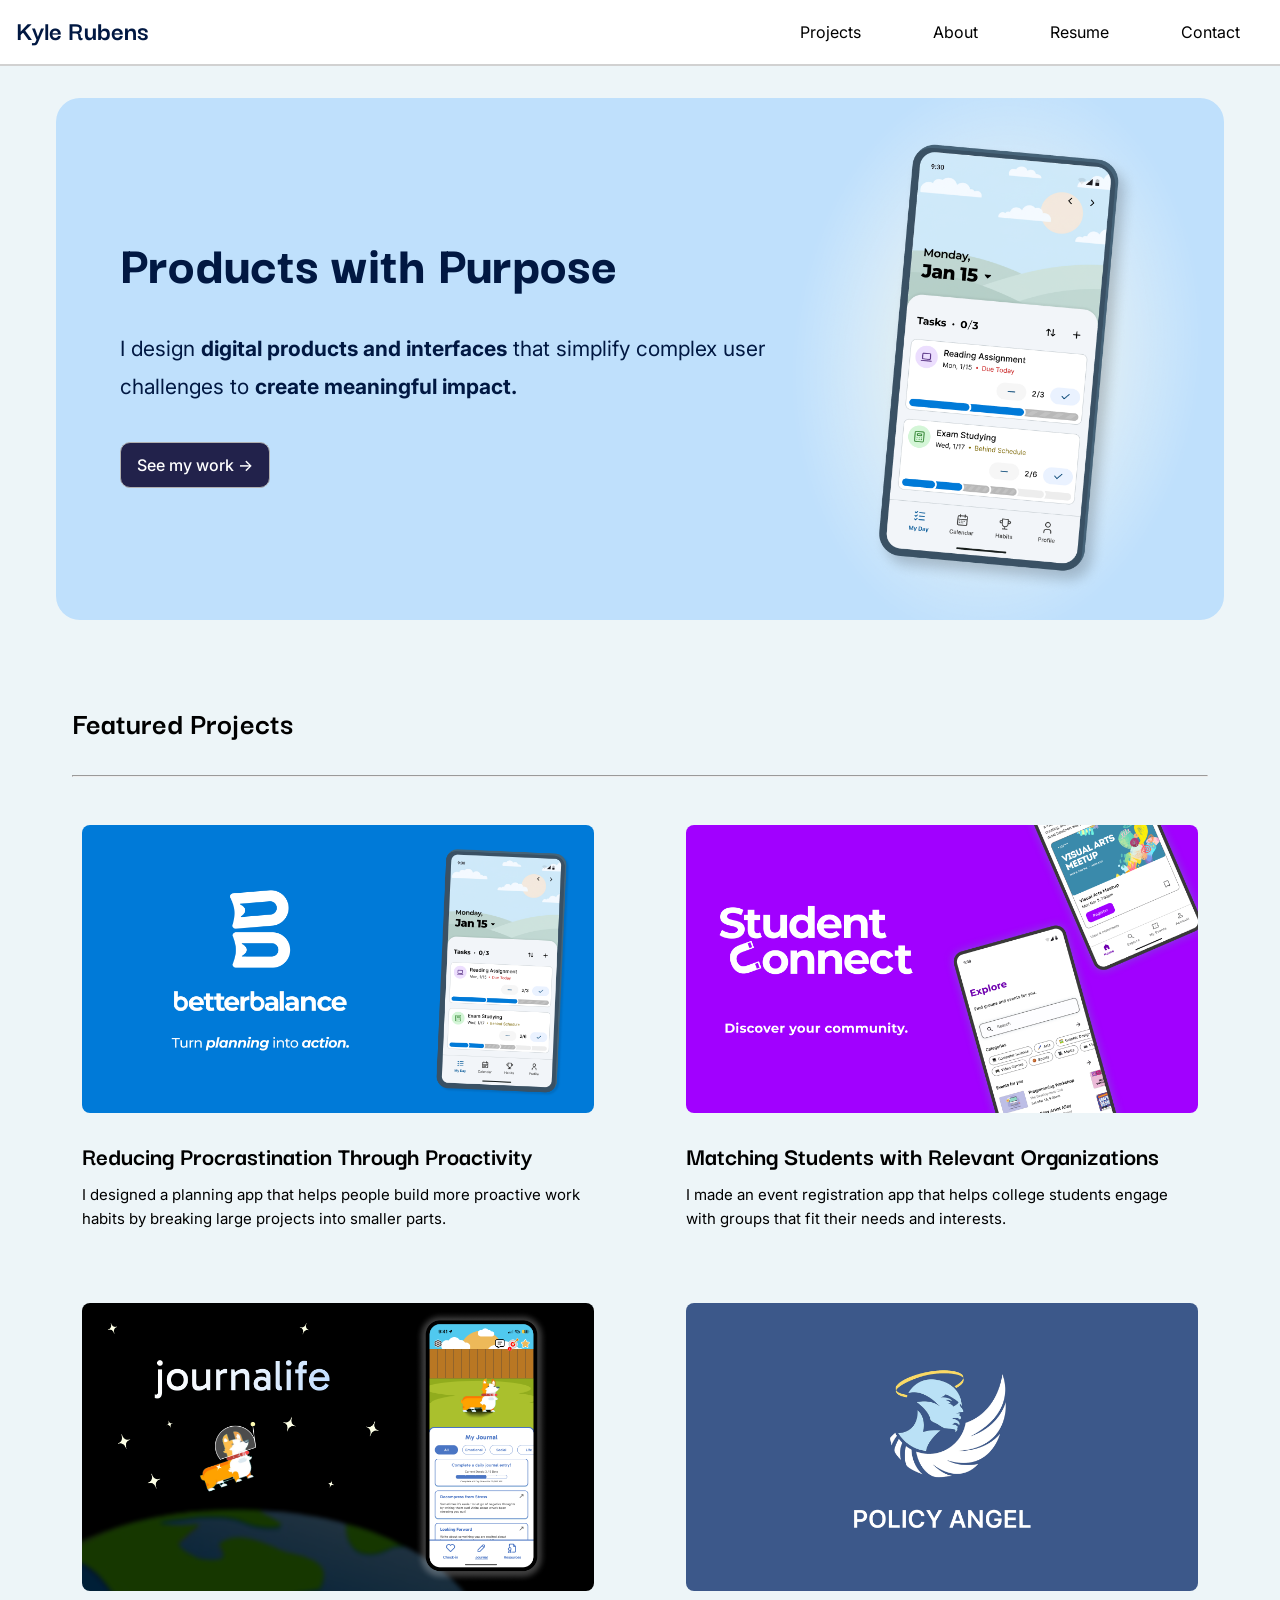
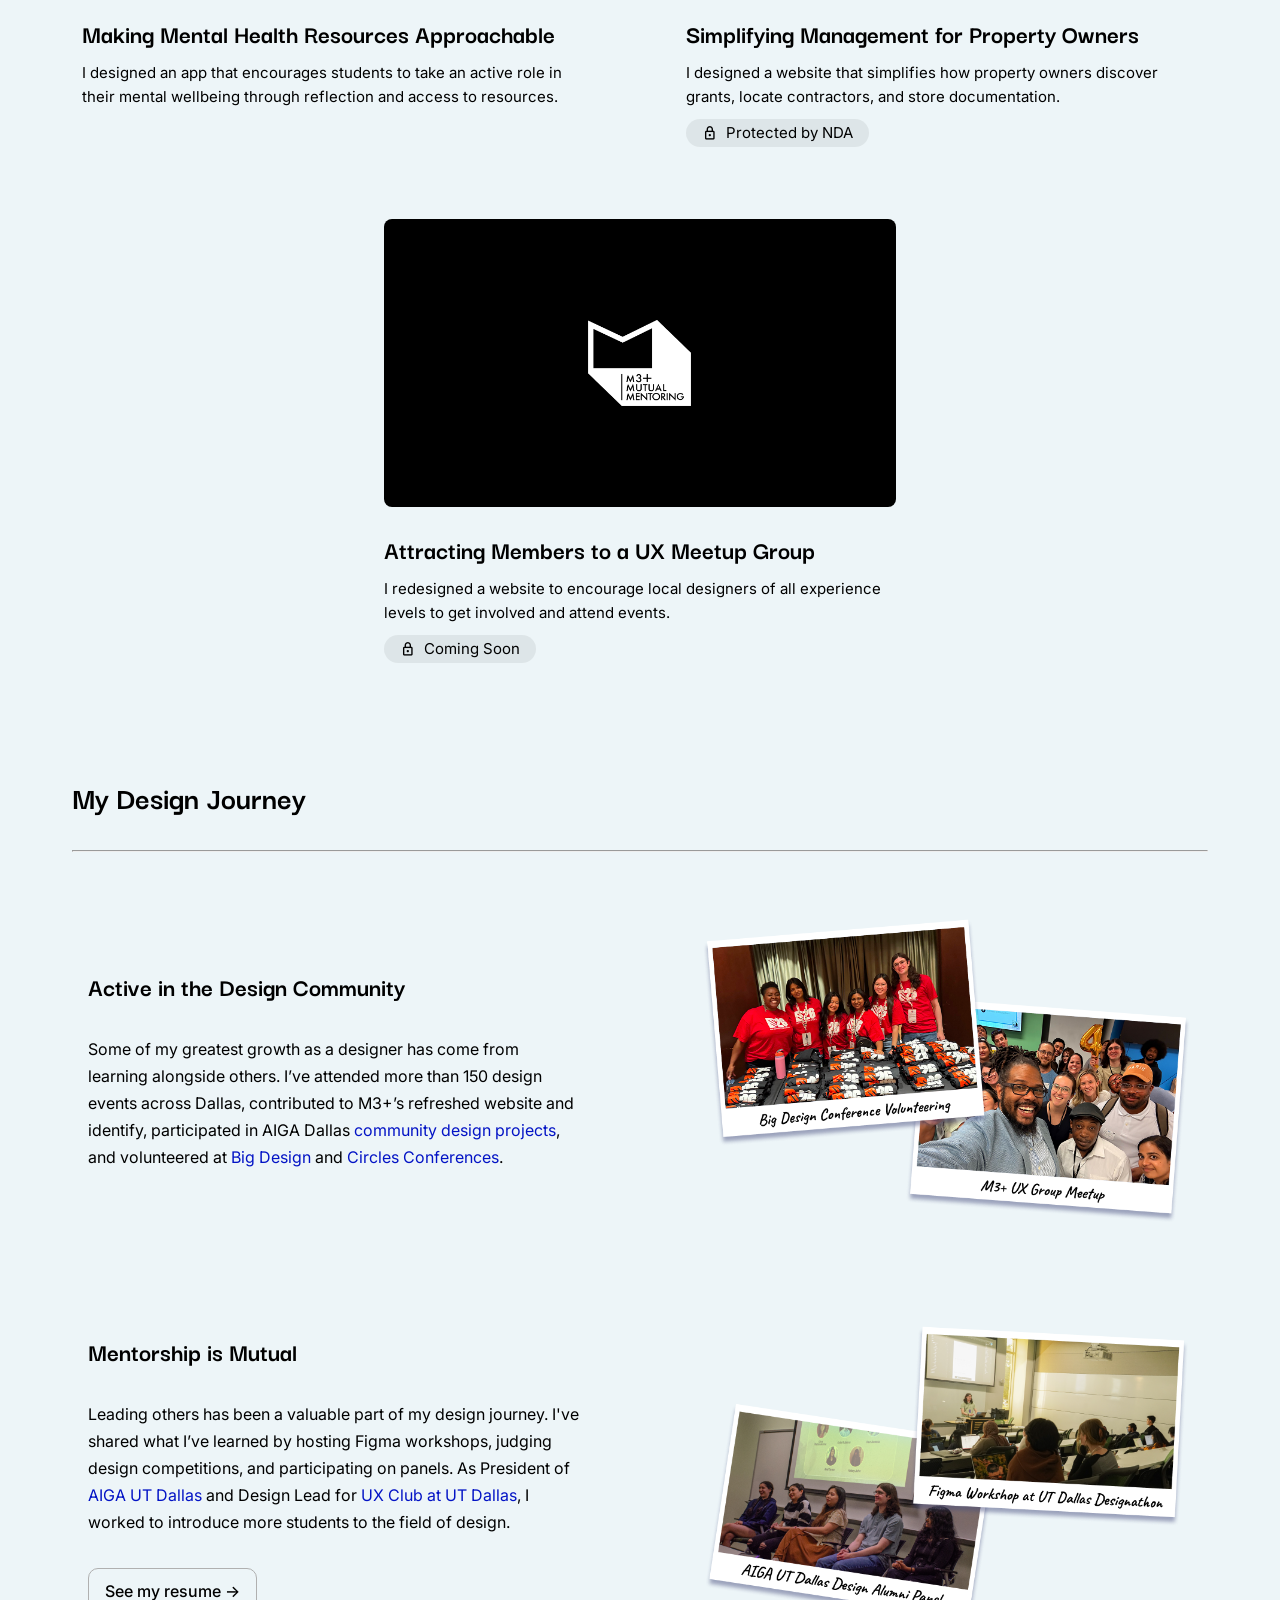
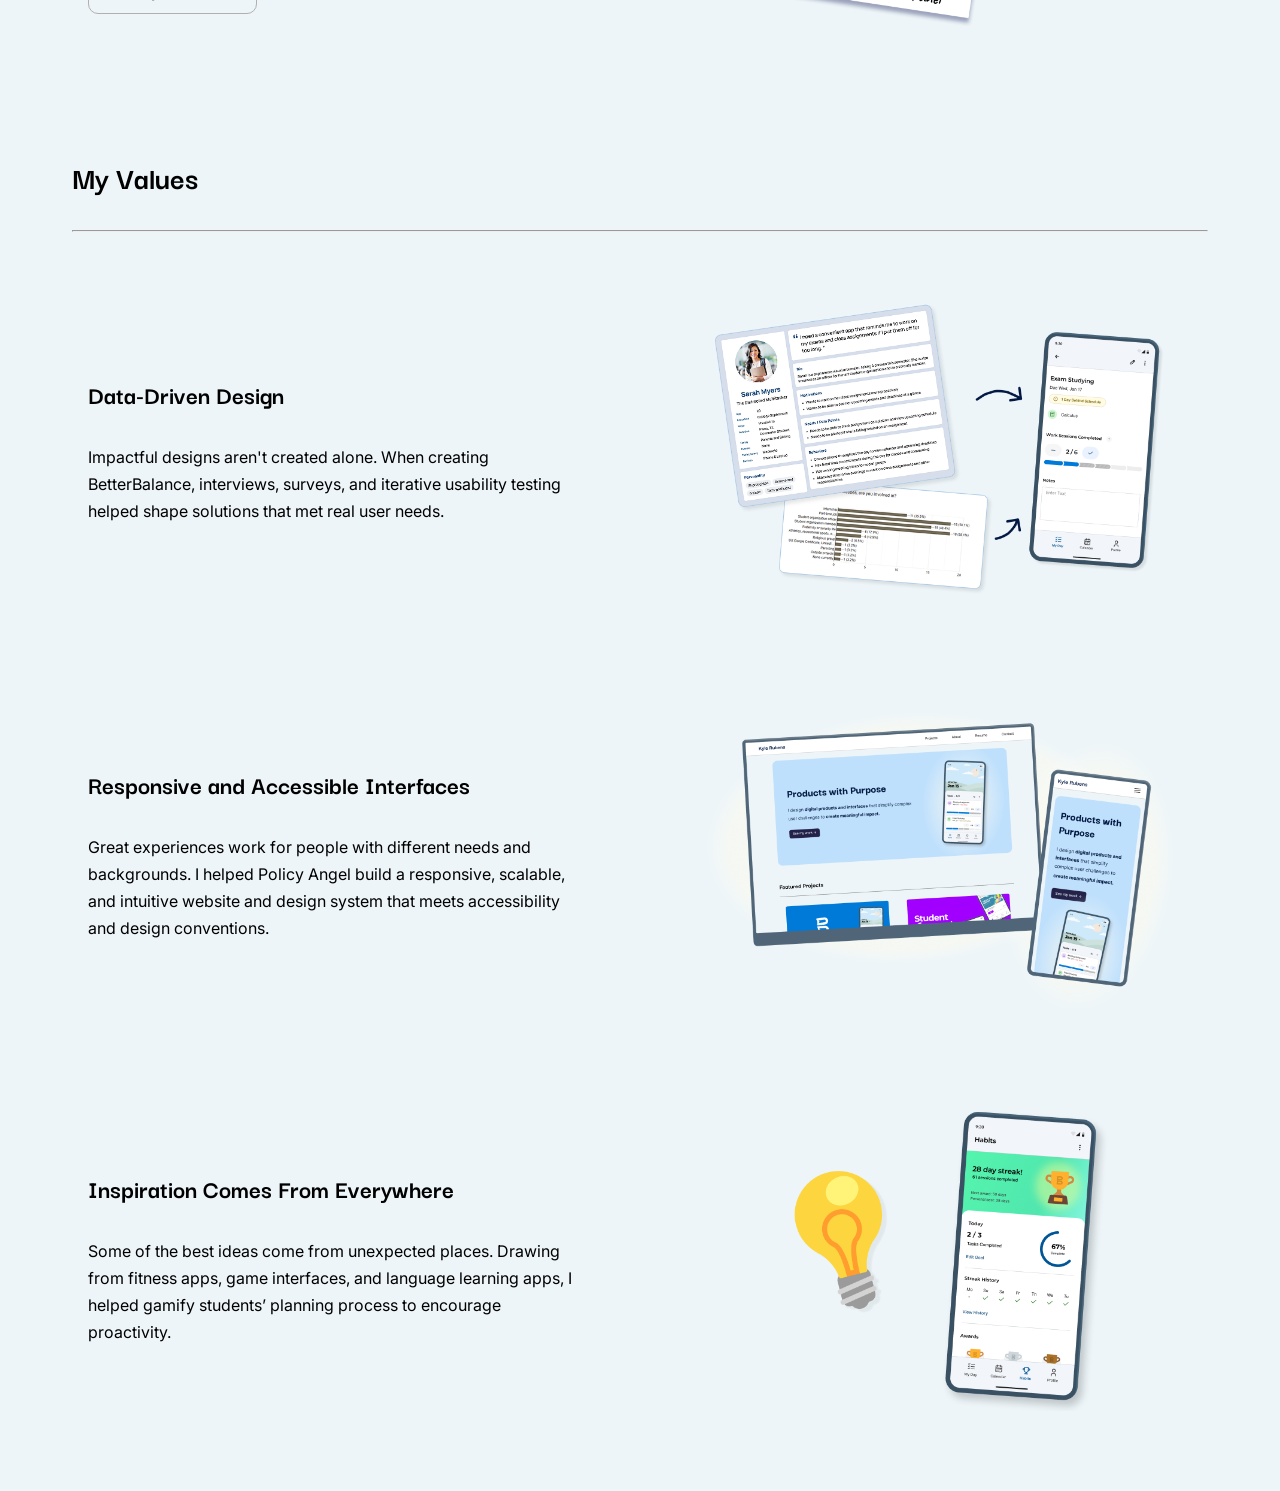
==== commit fcdf4aa2: "Update index.html" ====
--- a/index.html
+++ b/index.html
@@ -150,7 +150,7 @@
             <div class="two-column-container">
                 <div class="two-column-text">
                     <h3>
-                        Design That's Responsive and Accessible
+                        Responsive and Accessible Interfaces
                     </h3>
                     <p>
                         Great experiences work for people with different needs and backgrounds. I helped Policy Angel build a responsive, scalable, and intuitive website and design system that meets accessibility and design conventions.
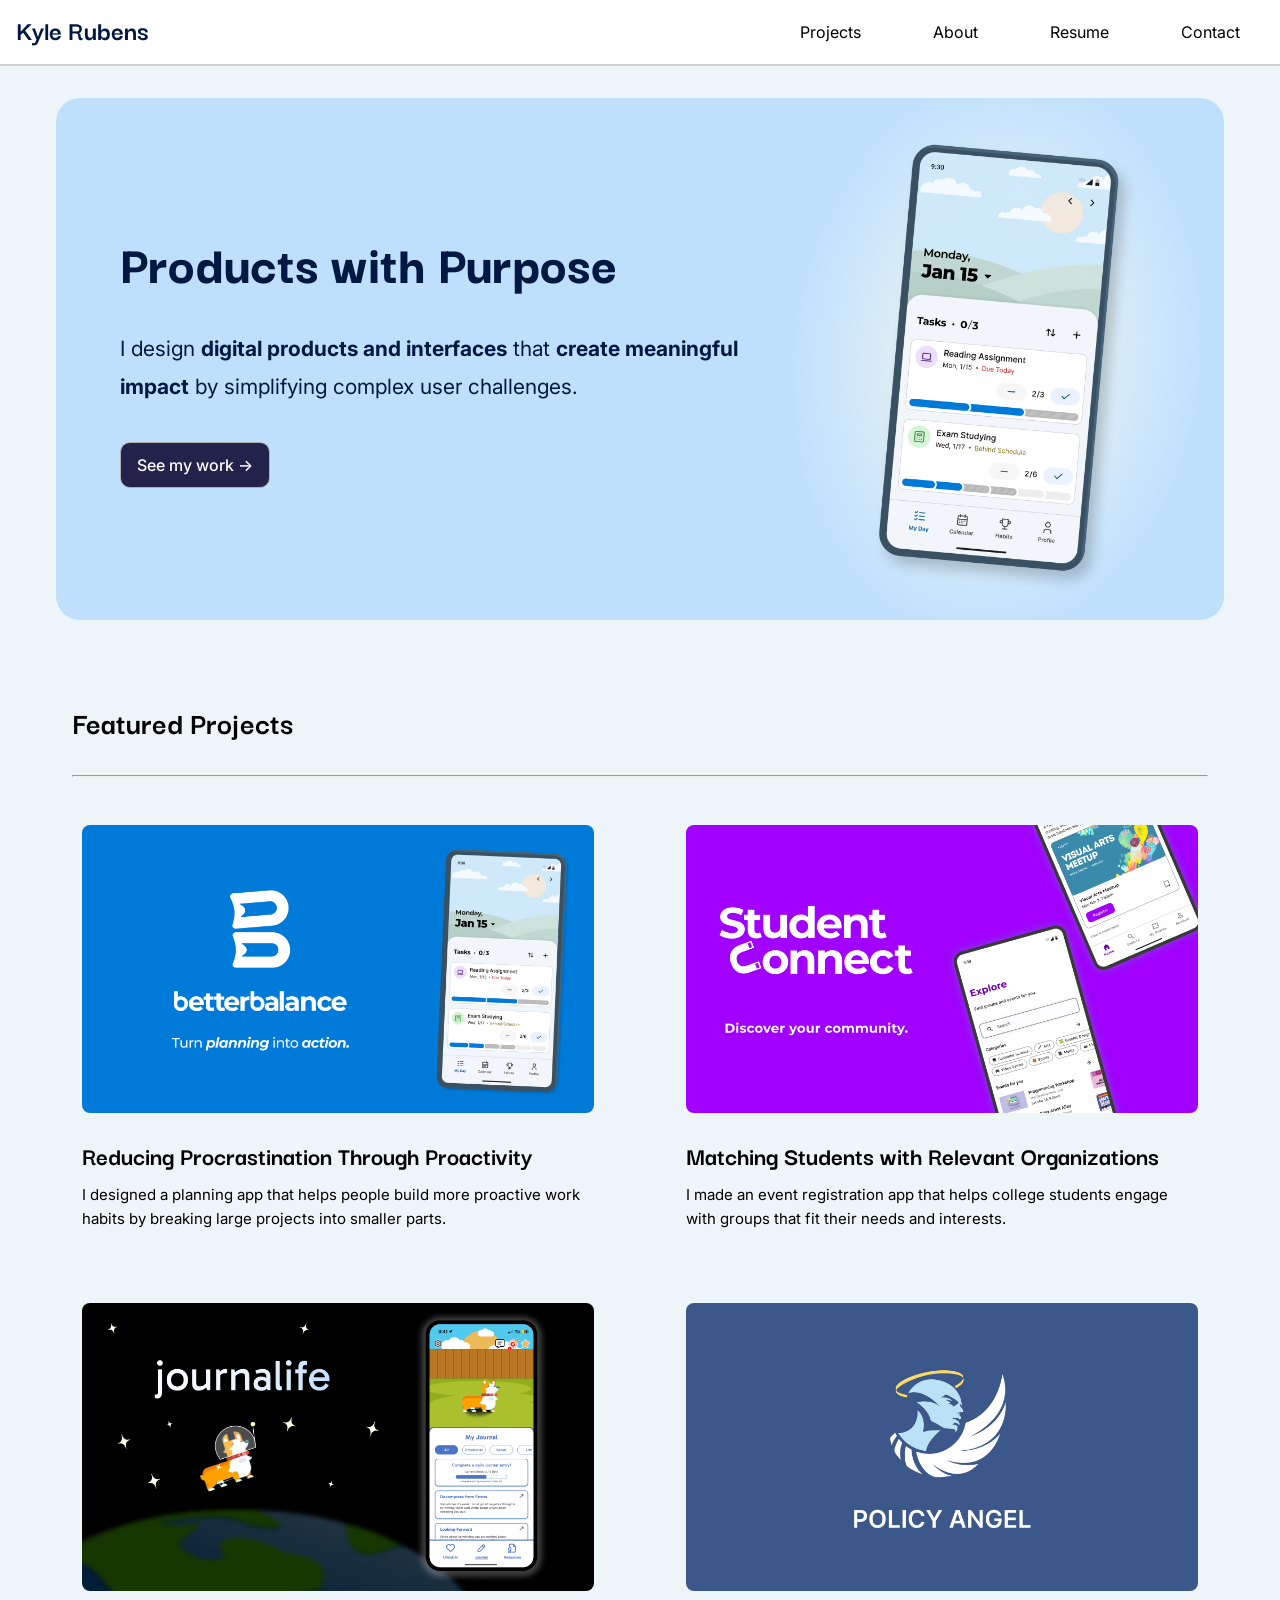
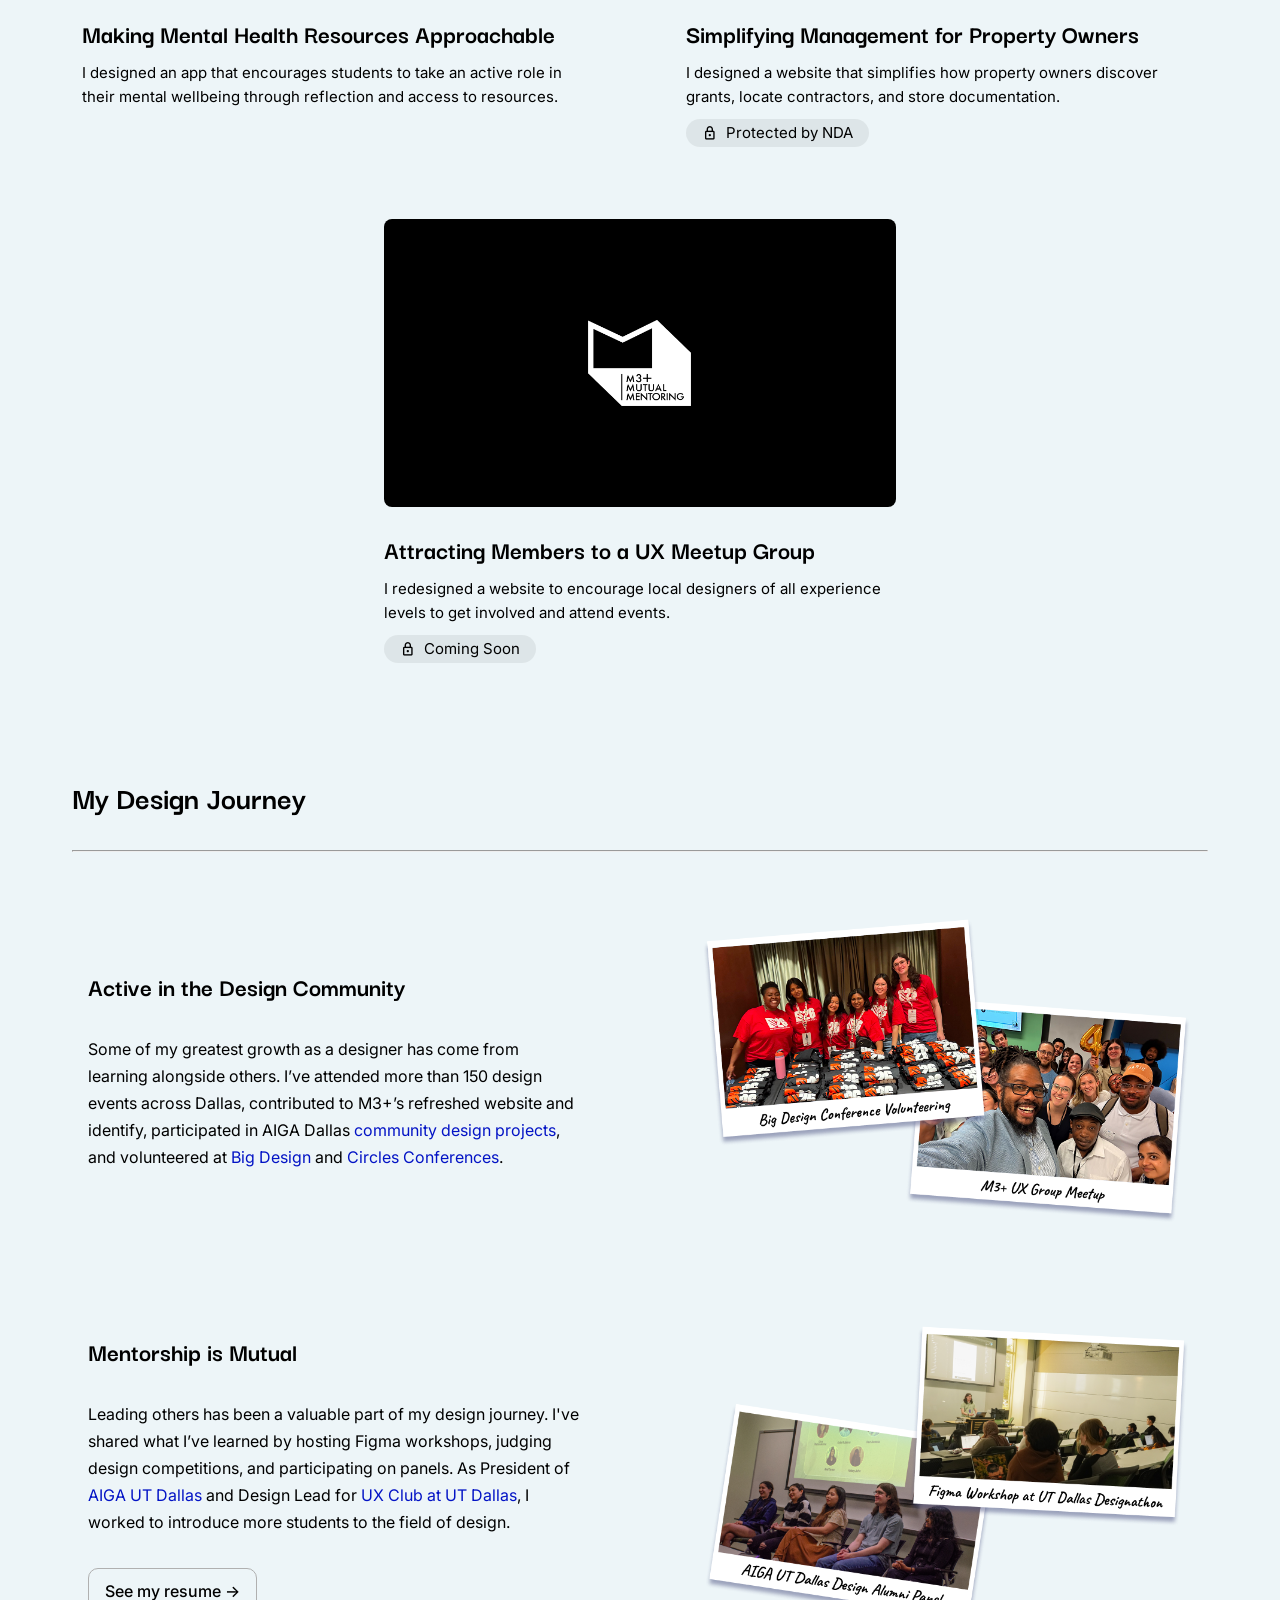
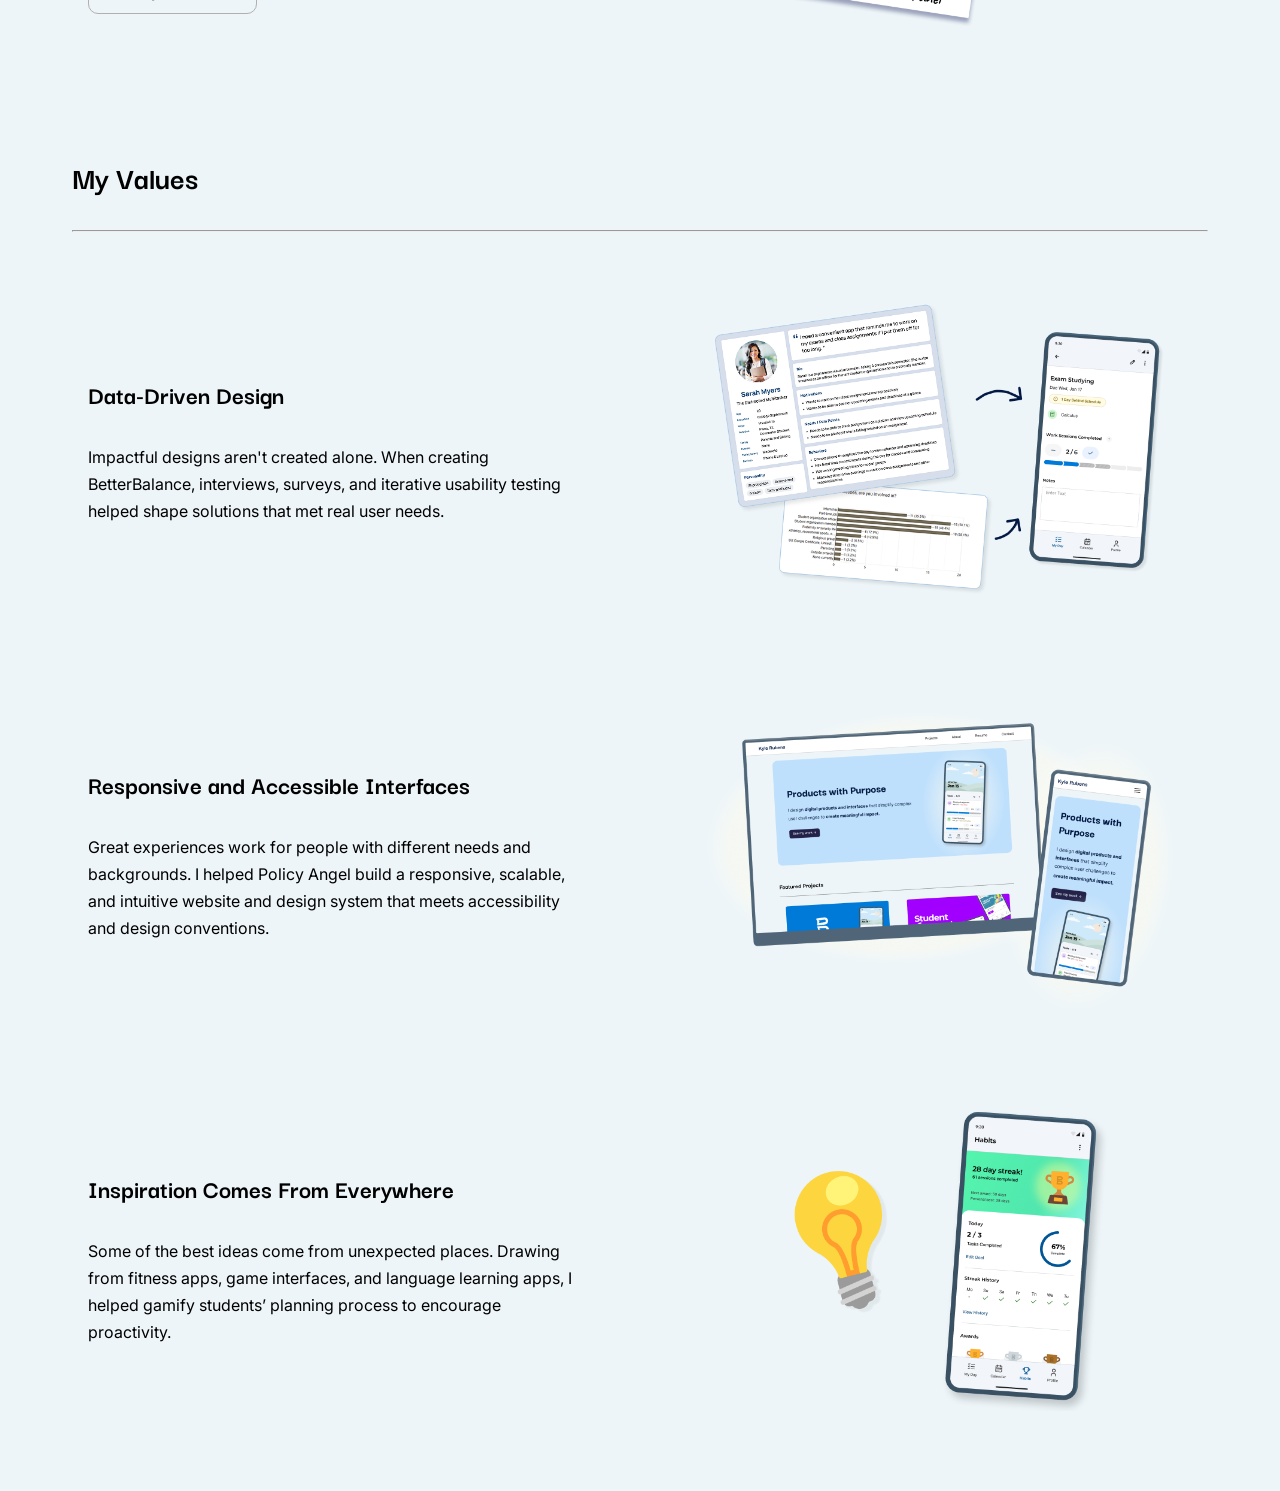
==== commit 8a5cc65a: "Update index.html Updated hero text" ====
--- a/index.html
+++ b/index.html
@@ -43,7 +43,7 @@
         <main class="main-index">
             <div id="hero-text">
                 <h1 class="main-title">Products with Purpose</h1>
-                <p class="main-subtitle">I design <b>digital products and interfaces</b> that simplify complex user challenges to <b>create meaningful impact.</b></p>
+                <p class="main-subtitle">I design <b>digital products and interfaces</b> that <b>create meaningful impact</b> by simplifying complex user challenges.</p>
                 <a href="index.html#project-list" class="button-hero">See my work -></a>
             </div>
             <!-- <img id="hero-image" src="images/HeroGraphic.png" alt="Graphic of a phone displaying a screenshot of a planning app, BetterBalance."> -->
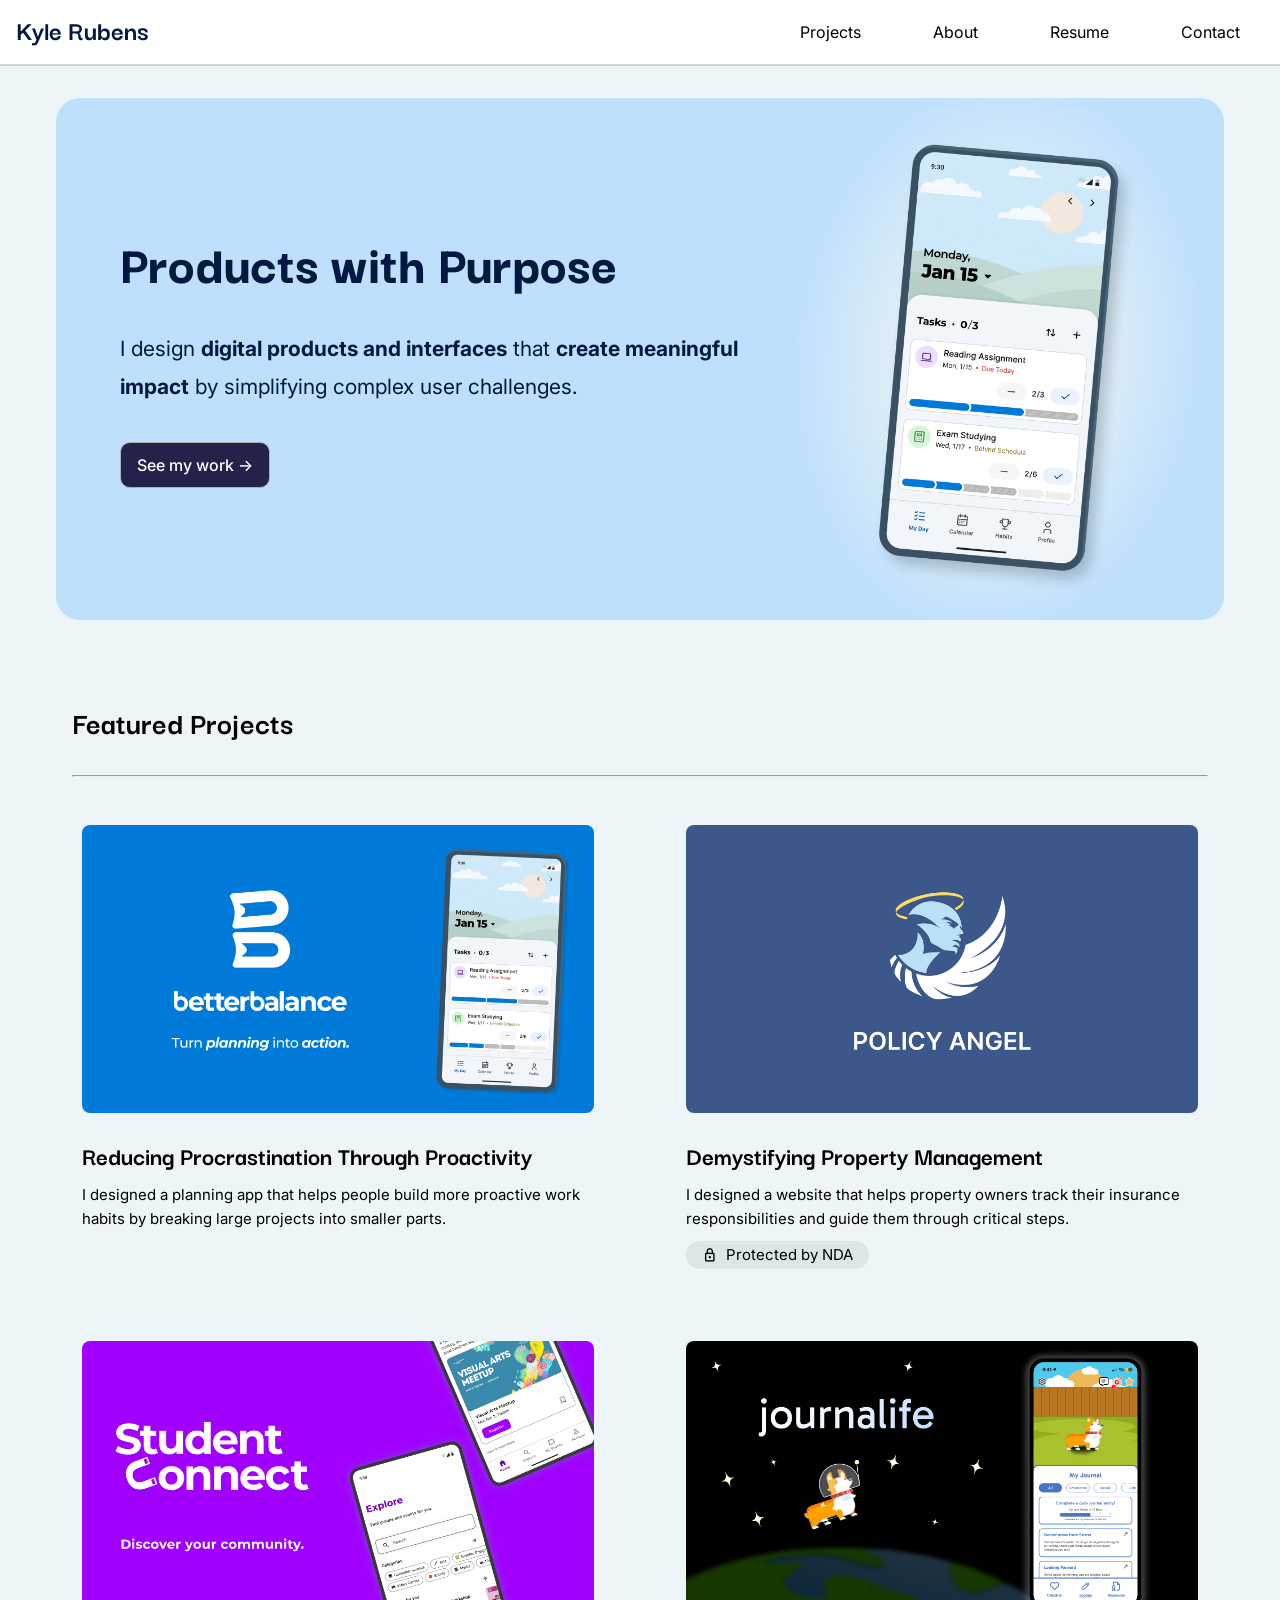
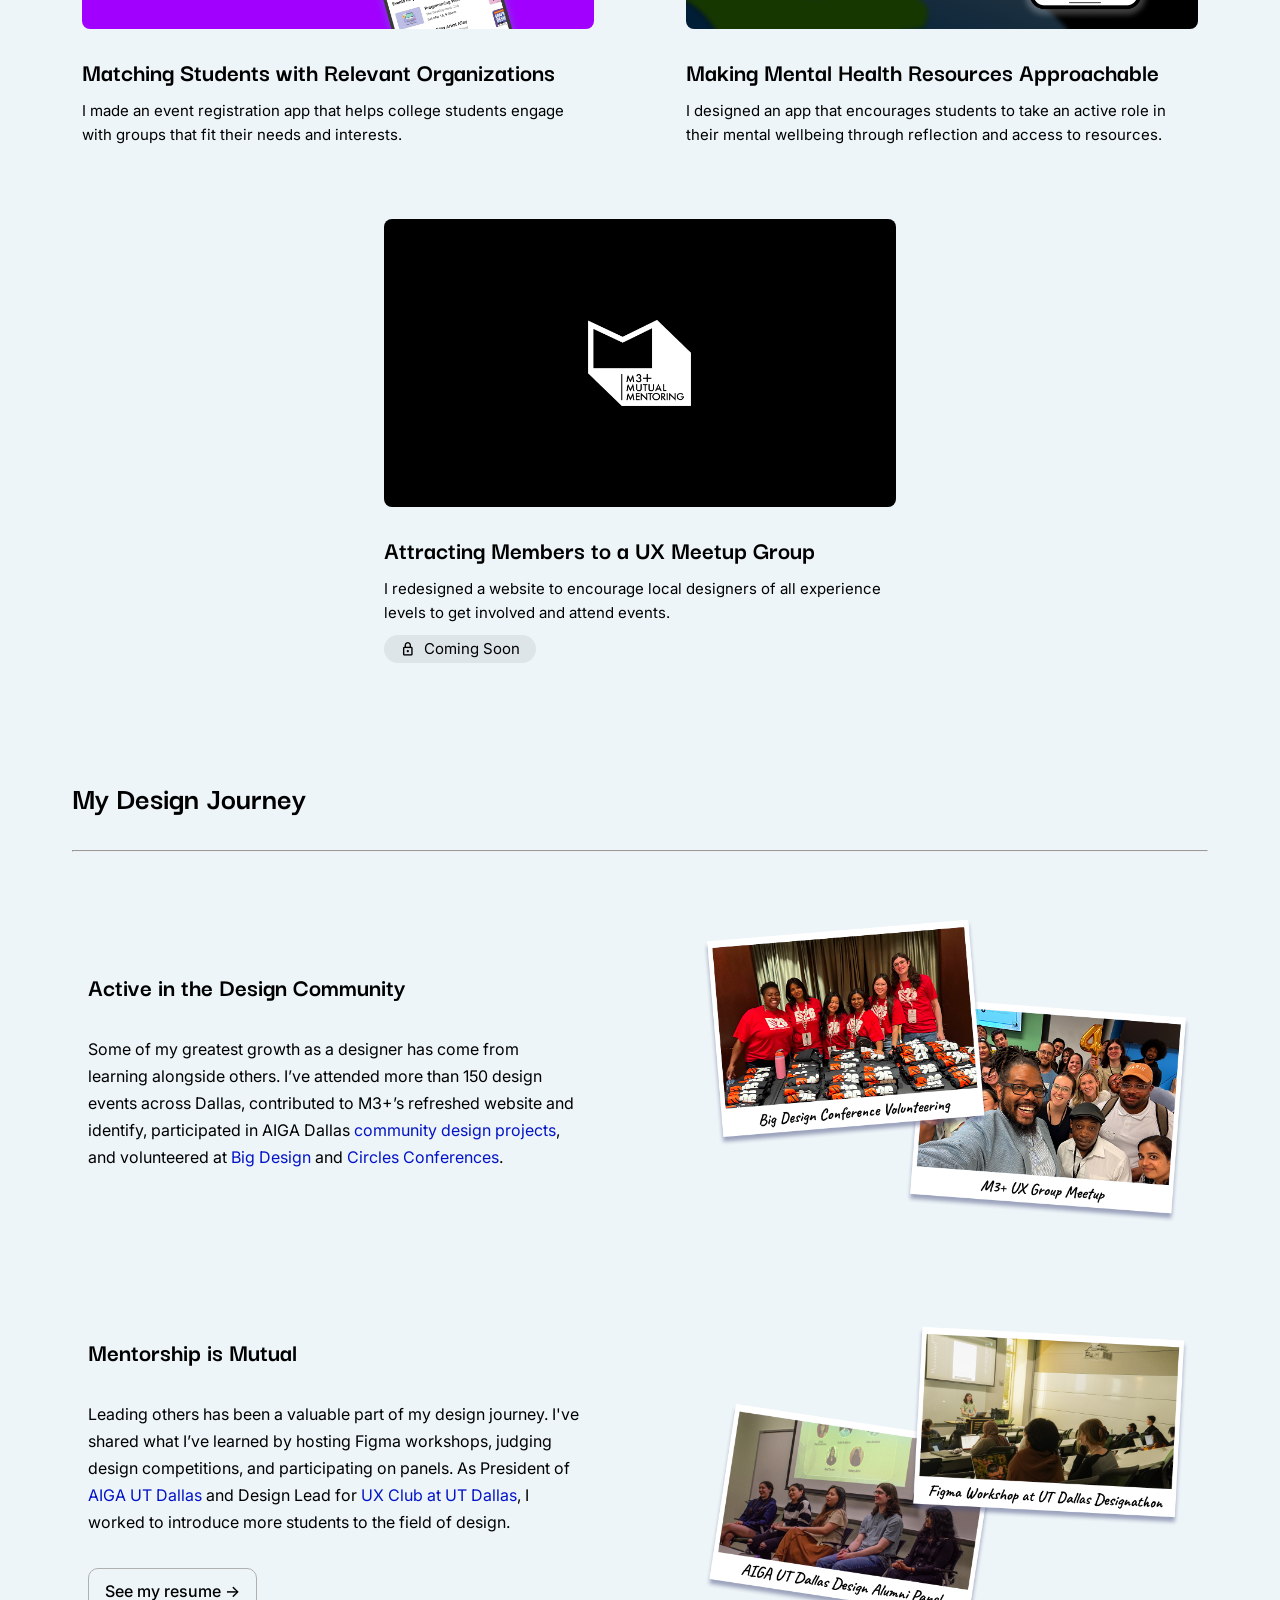
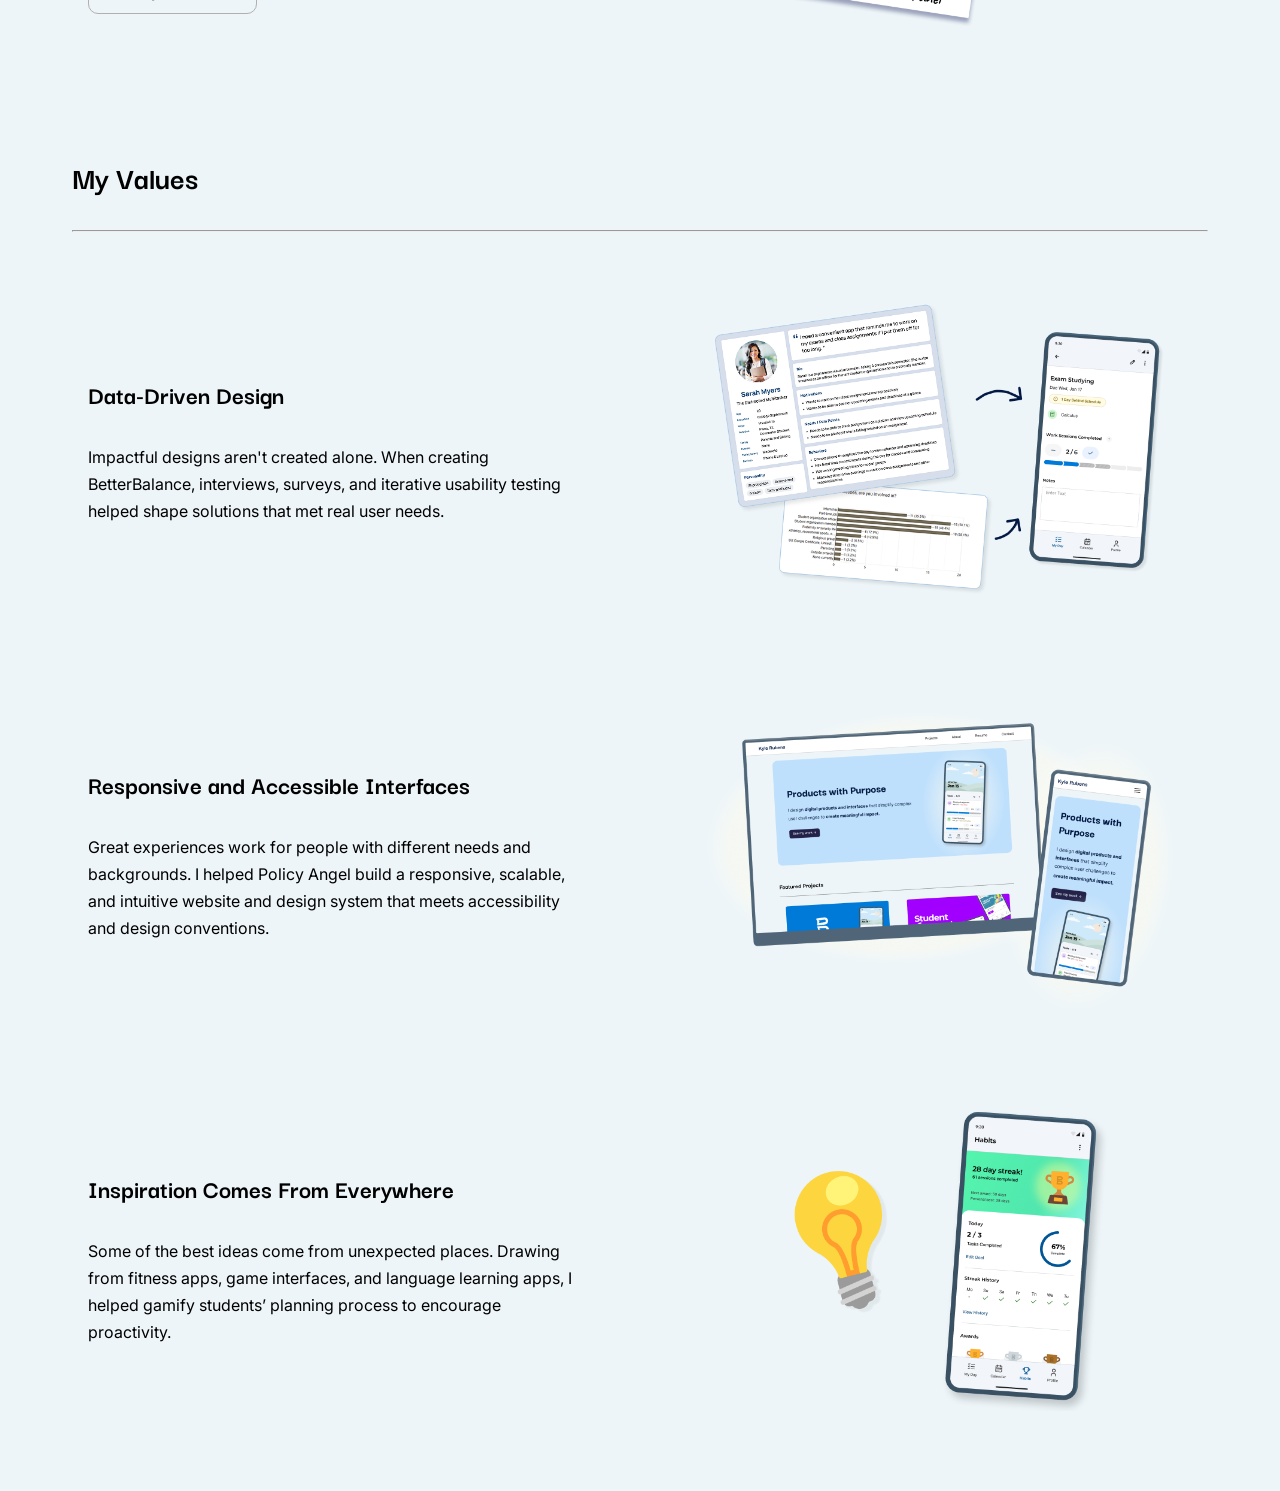
==== commit 971d4660: "Update index.html Moved policy angel to second position" ====
--- a/index.html
+++ b/index.html
@@ -64,6 +64,14 @@
                     <p>I designed a planning app that helps people build more proactive work habits by breaking large projects into smaller parts.</p>
                 </div>
             </a></li>
+            <li class="card-project"><a href="simplifying-management-property-owners.html">
+                <img src="images/PolicyAngelCover.png" alt="Cover image with Policy Angel logo">
+                <div class="card-project__label">
+                    <h3>Demystifying Property Management</h3>
+                    <p>I designed a website that helps property owners track their insurance responsibilities and guide them through critical steps.</p>
+                    <p class="badge"><span class="material-symbols-rounded">lock</span> Protected by NDA</p>
+                </div>
+            </a></li>
             <li class="card-project"><a href="designing-app-exploring-organizations.html">
                 <img src="images/StudentConnectCover.png" alt="Cover image for Student Connect app">
                 <div class="card-project__label">
@@ -76,14 +84,6 @@
                 <div class="card-project__label">
                     <h3>Making Mental Health Resources Approachable</h3>
                     <p>I designed an app that encourages students to take an active role in their mental wellbeing through reflection and access to resources.</p>
-                </div>
-            </a></li>
-            <li class="card-project"><a href="simplifying-management-property-owners.html">
-                <img src="images/PolicyAngelCover.png" alt="Cover image with Policy Angel logo">
-                <div class="card-project__label">
-                    <h3>Simplifying Management for Property Owners</h3>
-                    <p>I designed a website that simplifies how property owners discover grants, locate contractors, and store documentation.</p>
-                    <p class="badge"><span class="material-symbols-rounded">lock</span> Protected by NDA</p>
                 </div>
             </a></li>
             <li class="card-project"><a href="attracting-members-to-ux-meetup-group.html">
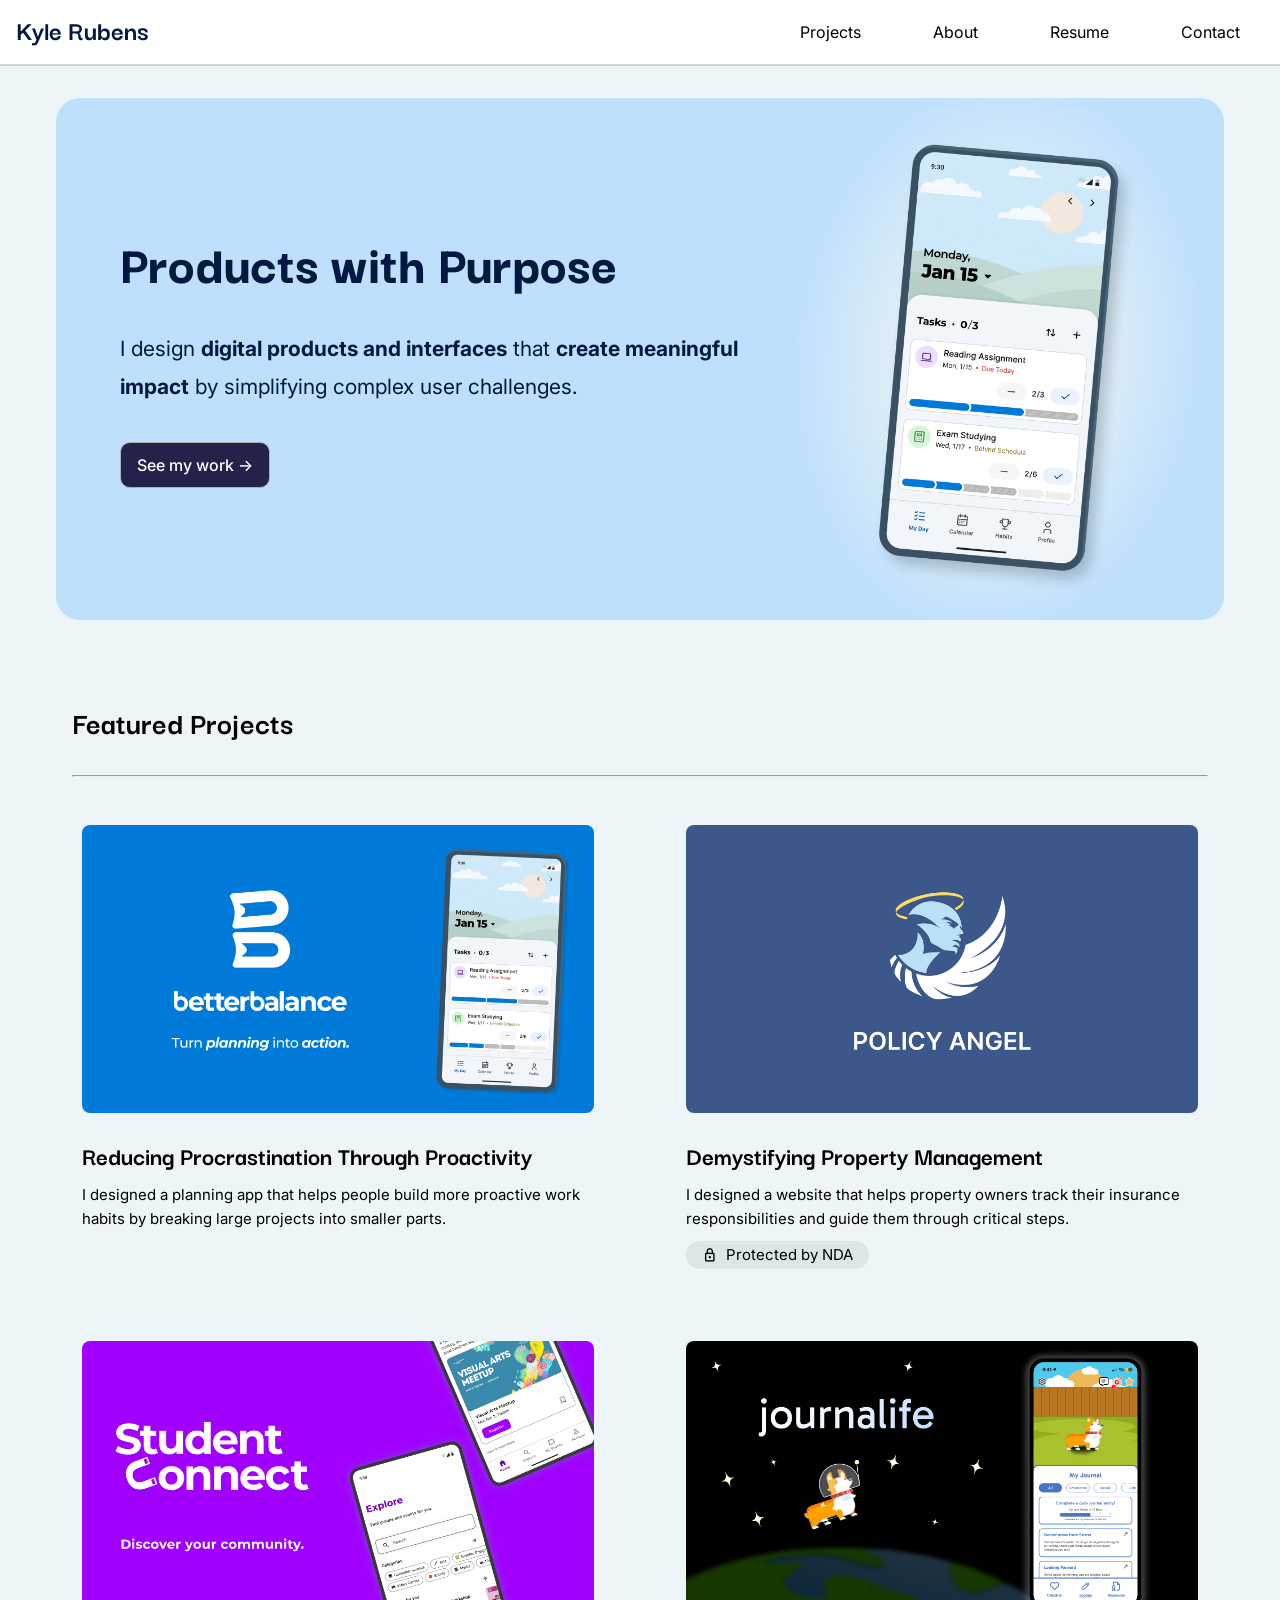
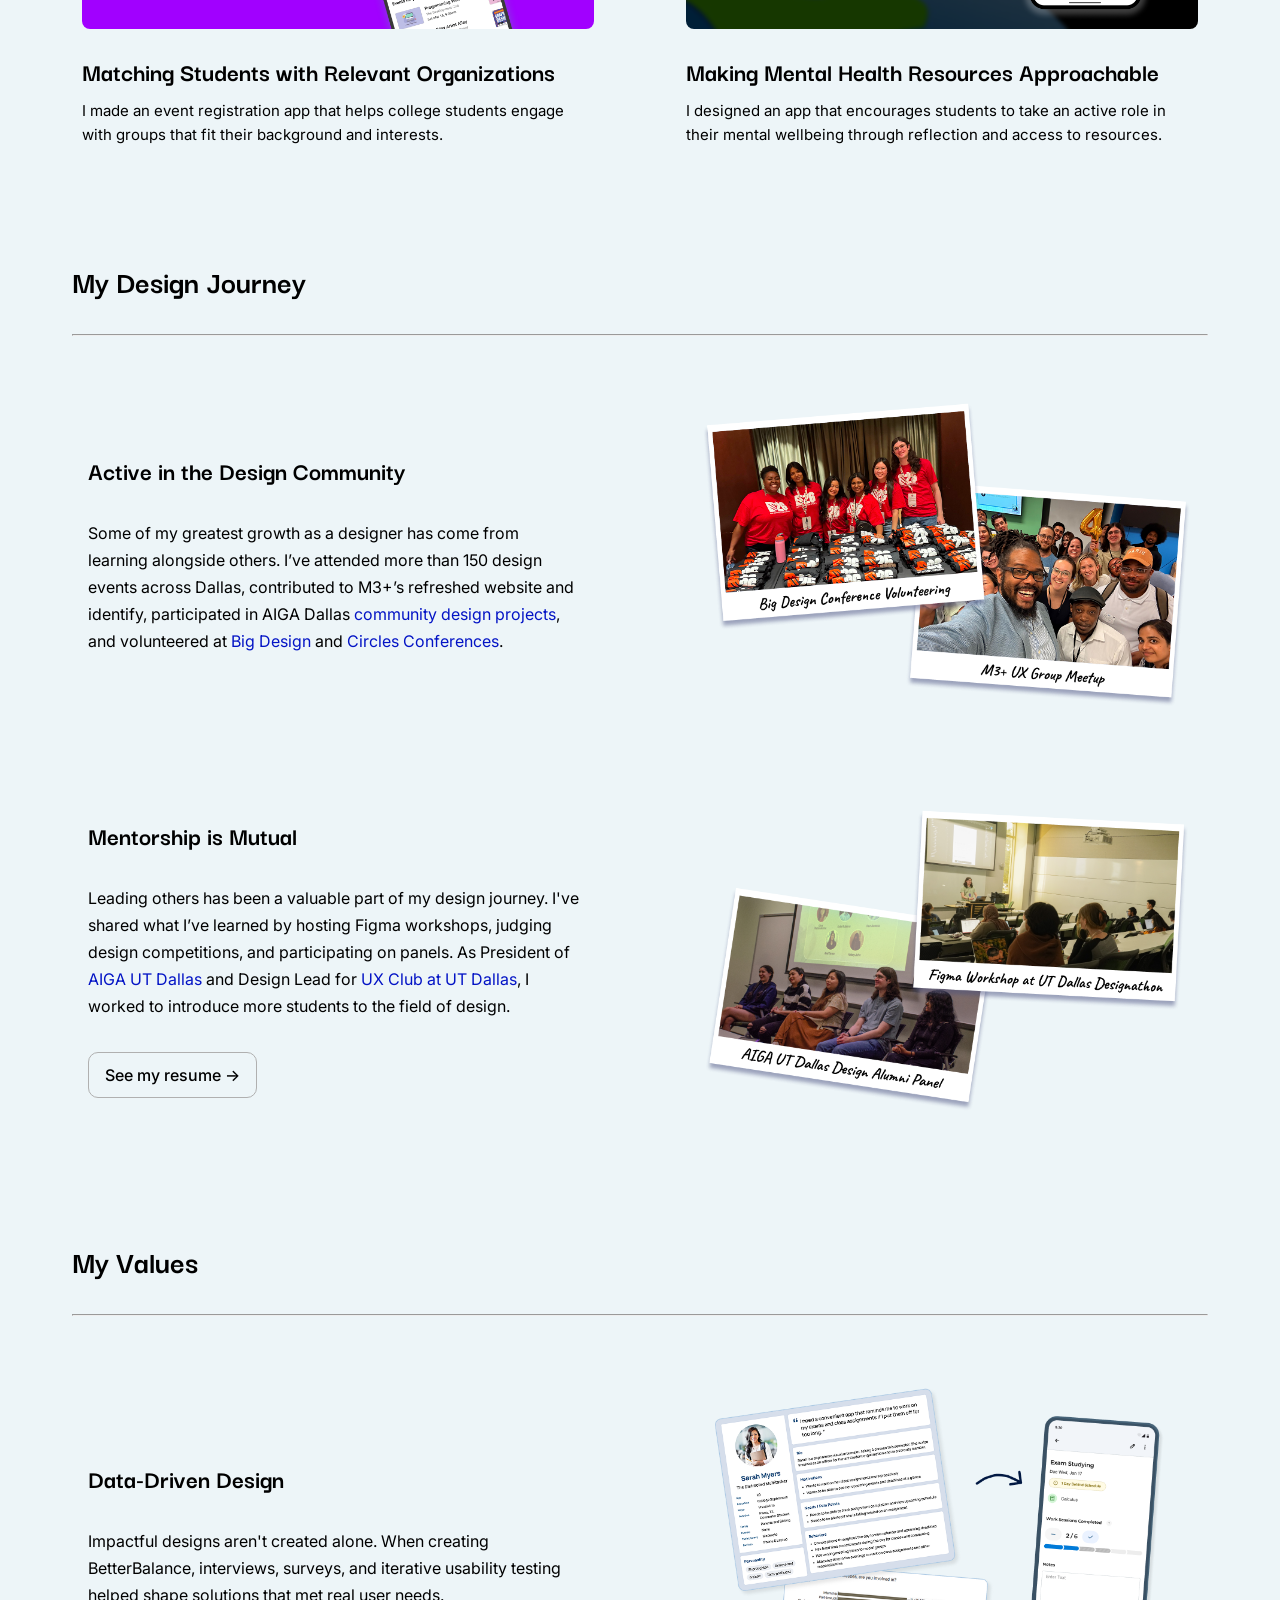
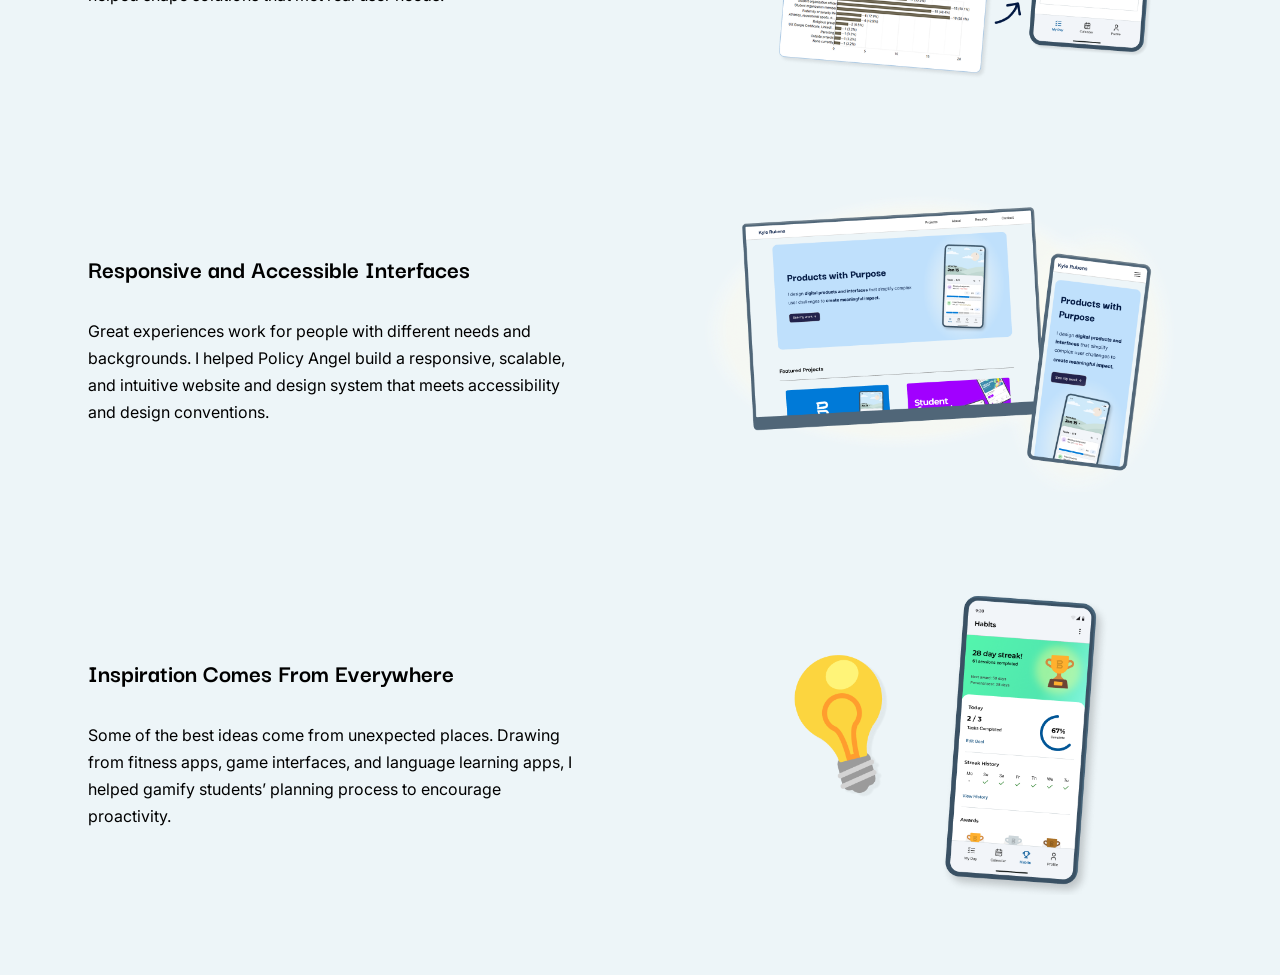
==== commit f756cc86: "Update index.html Removed M3+ listing" ====
--- a/index.html
+++ b/index.html
@@ -76,7 +76,7 @@
                 <img src="images/StudentConnectCover.png" alt="Cover image for Student Connect app">
                 <div class="card-project__label">
                     <h3>Matching Students with Relevant Organizations</h3>
-                    <p>I made an event registration app that helps college students engage with groups that fit their needs and interests.</p>
+                    <p>I made an event registration app that helps college students engage with groups that fit their background and interests.</p>
                 </div>
             </a></li>
             <li class="card-project"><a href="making-mental-health-resources-approachable.html">
@@ -84,14 +84,6 @@
                 <div class="card-project__label">
                     <h3>Making Mental Health Resources Approachable</h3>
                     <p>I designed an app that encourages students to take an active role in their mental wellbeing through reflection and access to resources.</p>
-                </div>
-            </a></li>
-            <li class="card-project"><a href="attracting-members-to-ux-meetup-group.html">
-                <img src="images/M3Cover.png" alt="Cover image with M3+ logo">
-                <div class="card-project__label">
-                    <h3>Attracting Members to a UX Meetup Group</h3>
-                    <p>I redesigned a website to encourage local designers of all experience levels to get involved and attend events.</p>
-                    <p class="badge"><span class="material-symbols-rounded">lock</span> Coming Soon</p>
                 </div>
             </a></li>
             </ul>
